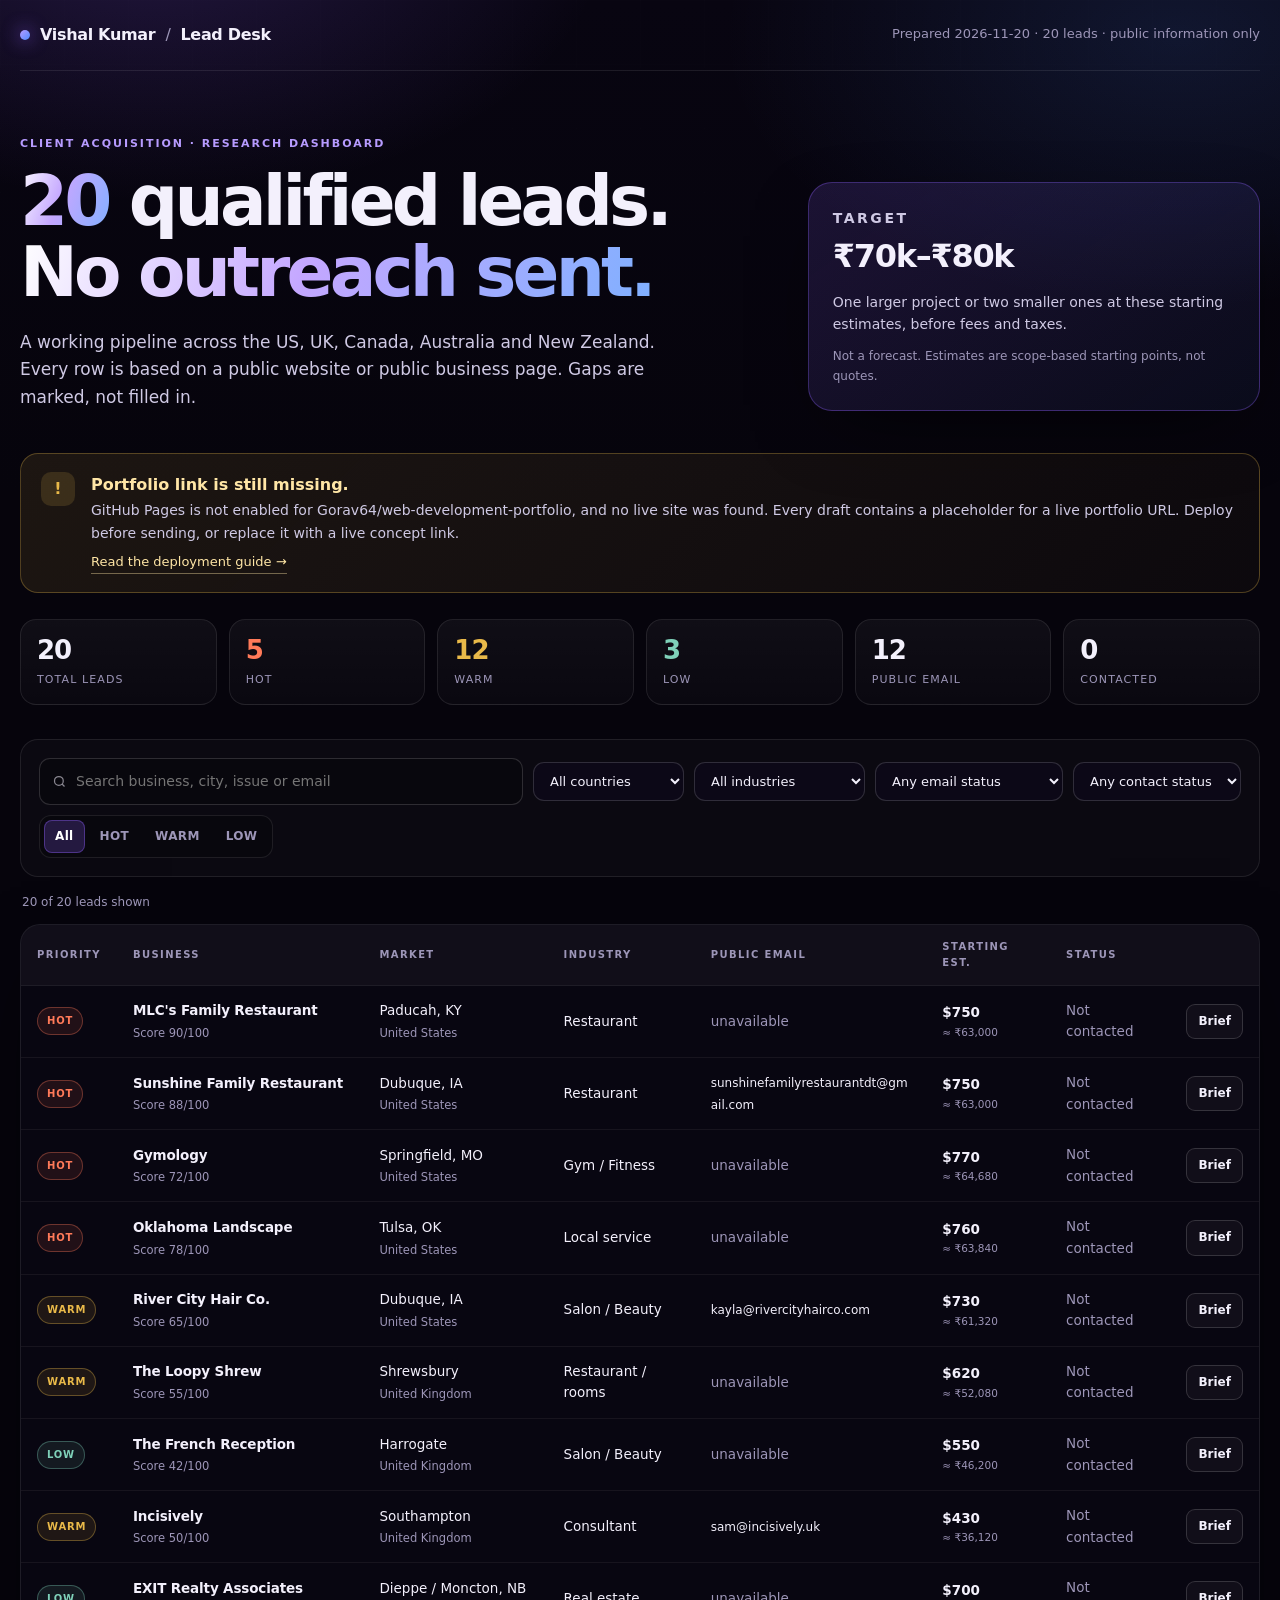
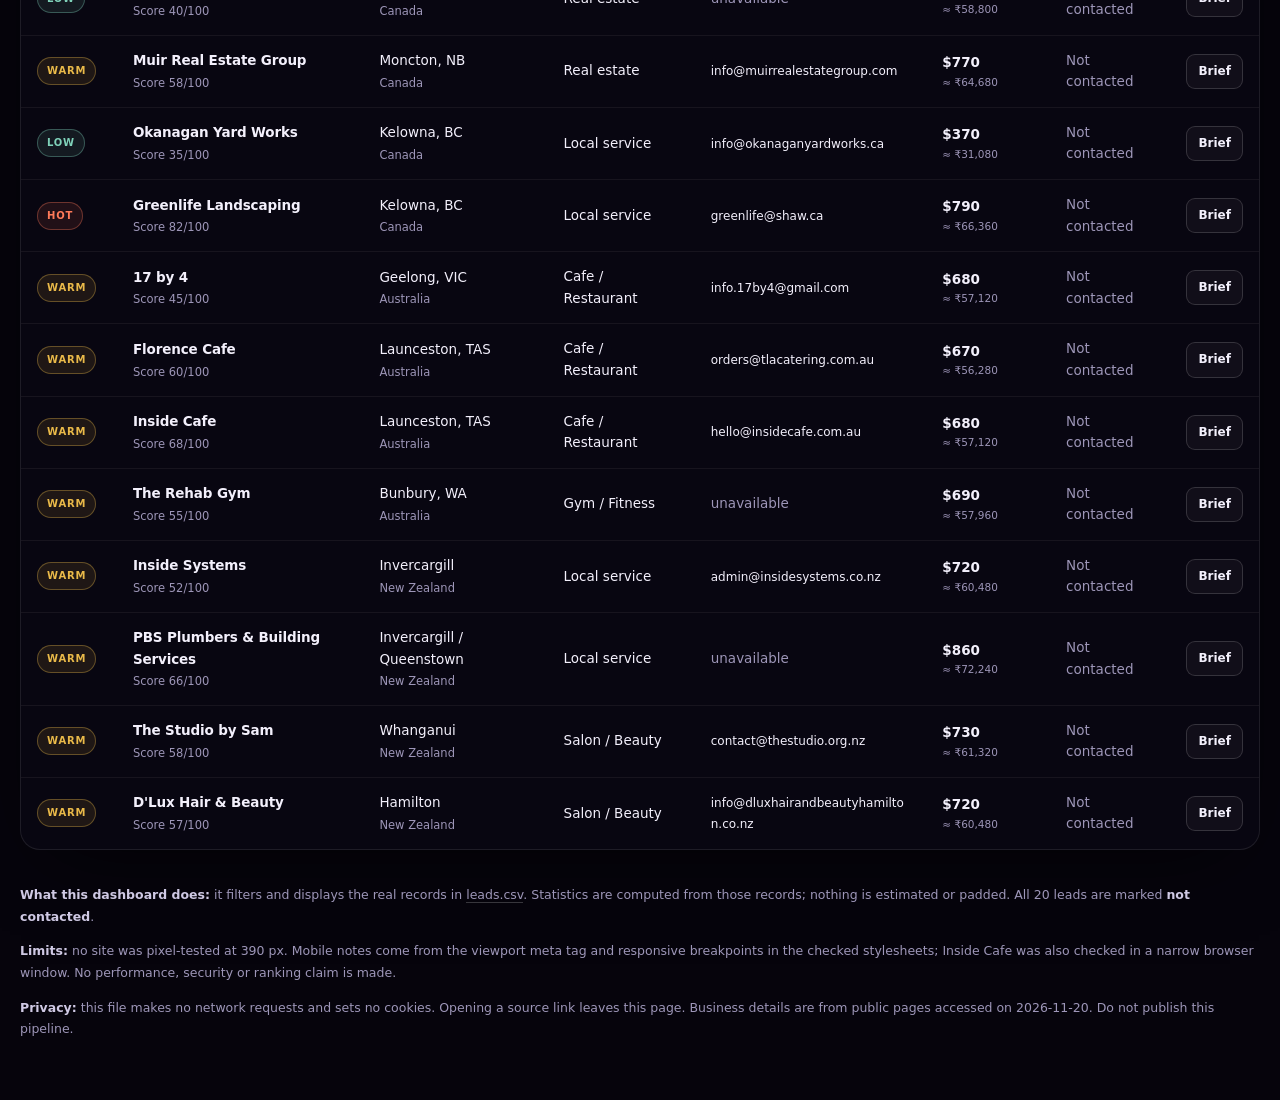
==== leads/dashboard.html @ c8c9328b "Add researched lead database, dashboard and opportunity reports" ====
<!doctype html>
<html lang="en">
<head>
<meta charset="utf-8">
<meta name="viewport" content="width=device-width, initial-scale=1">
<title>Lead Desk — International Pipeline</title>
<style>
  :root{
    --bg:#06040c;--bg2:#0a0614;--panel:#0e0a1b;--panel2:#130d24;
    --line:rgba(255,255,255,.09);--line2:rgba(255,255,255,.15);
    --text:#f3f0fc;--soft:#cfc9e4;--muted:#9d96b8;
    --purple:#8b5cf6;--purple2:#b79bff;--blue:#4d8bff;
    --hot:#ff7a59;--warm:#e9b949;--low:#7fd1b9;
    --radius:18px;--shadow:0 24px 80px -30px rgba(0,0,0,.8);
  }
  *{box-sizing:border-box}
  html{scroll-behavior:smooth}
  body{margin:0;background:var(--bg);color:var(--text);font:16px/1.6 "Segoe UI",system-ui,-apple-system,sans-serif;-webkit-font-smoothing:antialiased;overflow-x:hidden}
  body::before{content:"";position:fixed;inset:0;z-index:-2;background:
    radial-gradient(700px 420px at 12% -8%,rgba(139,92,246,.20),transparent 65%),
    radial-gradient(700px 420px at 92% 4%,rgba(77,139,255,.13),transparent 65%),
    linear-gradient(180deg,#080511,#06040c 55%)}
  body::after{content:"";position:fixed;inset:0;z-index:-1;pointer-events:none;opacity:.35;
    background-image:linear-gradient(rgba(255,255,255,.025) 1px,transparent 1px),linear-gradient(90deg,rgba(255,255,255,.025) 1px,transparent 1px);
    background-size:64px 64px;mask-image:linear-gradient(180deg,#000,transparent 90%)}
  a{color:inherit;text-decoration:none}
  button,input,select{font:inherit;color:inherit}
  button{cursor:pointer}
  .wrap{width:min(1240px,calc(100% - 40px));margin:0 auto}
  .top{display:flex;align-items:center;justify-content:space-between;gap:16px;padding:22px 0;border-bottom:1px solid var(--line)}
  .brand{display:flex;align-items:center;gap:10px;font-weight:700;letter-spacing:-.02em}
  .brand .dot{width:10px;height:10px;border-radius:50%;background:linear-gradient(135deg,var(--purple2),var(--blue));box-shadow:0 0 18px rgba(139,92,246,.9)}
  .brand .sep{color:var(--muted);font-weight:400}
  .meta{color:var(--muted);font-size:13px;text-align:right}
  .hero{display:grid;grid-template-columns:1.5fr .9fr;gap:34px;align-items:end;padding:64px 0 42px}
  .eyebrow{font-size:11px;letter-spacing:.18em;text-transform:uppercase;color:var(--purple2);font-weight:700;margin:0 0 14px}
  h1{font-size:clamp(38px,5.4vw,72px);line-height:1.02;letter-spacing:-.055em;margin:0;font-weight:800;text-wrap:balance}
  h1 span{background:linear-gradient(110deg,#fff 0%,#c4a7ff 45%,#7fb0ff 100%);-webkit-background-clip:text;background-clip:text;color:transparent}
  .lede{color:var(--soft);max-width:680px;margin:22px 0 0;font-size:17px}
  .goal{border:1px solid rgba(139,92,246,.35);background:linear-gradient(145deg,rgba(139,92,246,.16),rgba(77,139,255,.06));border-radius:24px;padding:24px;box-shadow:var(--shadow)}
  .goal-num{font-size:32px;font-weight:800;letter-spacing:-.04em;margin:2px 0 8px}
  .goal p{color:var(--soft);font-size:14px;margin:0}
  .goal .tiny{color:var(--muted);font-size:12px;margin-top:12px}
  .readiness{display:flex;gap:16px;align-items:flex-start;border:1px solid rgba(233,185,73,.3);background:linear-gradient(135deg,rgba(233,185,73,.10),rgba(233,185,73,.03));border-radius:18px;padding:18px 20px;margin-bottom:26px}
  .readiness .bang{flex:0 0 34px;width:34px;height:34px;border-radius:10px;background:rgba(233,185,73,.15);color:var(--warm);display:grid;place-items:center;font-weight:800}
  .readiness strong{color:#ffe6a6}
  .readiness p{margin:2px 0 0;color:var(--soft);font-size:14px}
  .readiness a{display:inline-block;margin-top:8px;color:#ffe6a6;font-size:13px;border-bottom:1px solid rgba(255,230,166,.4)}
  .stats{display:grid;grid-template-columns:repeat(6,1fr);gap:12px;margin:0 0 34px}
  .stat{border:1px solid var(--line);background:linear-gradient(180deg,rgba(255,255,255,.045),rgba(255,255,255,.018));border-radius:16px;padding:16px}
  .stat .n{font-size:26px;font-weight:800;letter-spacing:-.04em;line-height:1.1}
  .stat .l{color:var(--muted);font-size:11px;letter-spacing:.1em;text-transform:uppercase;margin-top:6px}
  .stat.hot .n{color:var(--hot)}.stat.warm .n{color:var(--warm)}.stat.cool .n{color:var(--low)}
  .controls{display:flex;flex-wrap:wrap;gap:10px;align-items:center;padding:18px;border:1px solid var(--line);border-radius:18px;background:rgba(255,255,255,.025);margin-bottom:16px}
  .search{flex:1 1 260px;display:flex;align-items:center;gap:9px;border:1px solid var(--line2);border-radius:11px;padding:0 12px;background:rgba(0,0,0,.18)}
  .search svg{opacity:.55;flex:0 0 auto}
  .search input{width:100%;border:0;outline:0;background:transparent;padding:11px 0;font-size:14px}
  select{border:1px solid var(--line2);border-radius:11px;background:#0c0817;padding:10px 12px;font-size:13px;outline:0}
  .seg{display:flex;gap:4px;padding:4px;border:1px solid var(--line);border-radius:12px;background:rgba(0,0,0,.18)}
  .seg button{border:0;background:transparent;color:var(--muted);padding:7px 11px;border-radius:8px;font-size:12px;font-weight:700;letter-spacing:.03em}
  .seg button.on{background:rgba(139,92,246,.22);color:#fff;box-shadow:inset 0 0 0 1px rgba(139,92,246,.4)}
  .count{margin:10px 2px 12px;color:var(--muted);font-size:12px}
  .tablewrap{border:1px solid var(--line);border-radius:20px;overflow-x:auto;overflow-y:hidden;background:rgba(10,7,19,.75);box-shadow:var(--shadow);-webkit-overflow-scrolling:touch}
  .tablehint{display:none;color:var(--muted);font-size:11px;margin:0 2px 8px}
  table{width:100%;border-collapse:collapse;min-width:960px}
  th{font-size:10px;letter-spacing:.14em;text-transform:uppercase;color:var(--muted);text-align:left;padding:14px 16px;background:rgba(255,255,255,.035);border-bottom:1px solid var(--line)}
  td{padding:14px 16px;border-bottom:1px solid rgba(255,255,255,.06);vertical-align:middle;font-size:13.5px}
  tr:last-child td{border-bottom:0}
  tbody tr{transition:background .15s}
  tbody tr:hover{background:rgba(139,92,246,.06)}
  .biz{font-weight:700;letter-spacing:-.01em}
  .sub{color:var(--muted);font-size:11.5px;margin-top:2px}
  .badge{display:inline-flex;align-items:center;gap:6px;font-size:10px;font-weight:800;letter-spacing:.08em;padding:5px 9px;border-radius:999px;border:1px solid}
  .badge.HOT{color:var(--hot);border-color:rgba(255,122,89,.35);background:rgba(255,122,89,.10)}
  .badge.WARM{color:var(--warm);border-color:rgba(233,185,73,.35);background:rgba(233,185,73,.10)}
  .badge.LOW{color:var(--low);border-color:rgba(127,209,185,.35);background:rgba(127,209,185,.10)}
  .muted{color:var(--muted)}
  .mail{font-size:12px;word-break:break-word}
  .est{font-variant-numeric:tabular-nums;font-weight:700}
  .est small{display:block;color:var(--muted);font-weight:400;font-size:10.5px}
  .open{border:1px solid var(--line2);background:rgba(255,255,255,.04);border-radius:9px;padding:7px 11px;font-size:12px;font-weight:700}
  .open:hover{background:rgba(139,92,246,.18);border-color:rgba(139,92,246,.5)}
  .empty{padding:50px 20px;text-align:center;color:var(--muted)}
  .foot{margin:34px 0 60px;color:var(--muted);font-size:12.5px;line-height:1.75}
  .foot strong{color:var(--soft)}
  .foot a{border-bottom:1px solid rgba(255,255,255,.2)}
  .overlay{position:fixed;inset:0;background:rgba(3,2,8,.72);backdrop-filter:blur(4px);z-index:40}
  .drawer{position:fixed;top:0;right:0;bottom:0;width:min(620px,100%);background:#0b0716;border-left:1px solid var(--line2);z-index:50;overflow-y:auto;padding:28px 30px 48px;box-shadow:-30px 0 90px rgba(0,0,0,.6);transform:translateX(0);animation:slide .22s ease}
  @keyframes slide{from{transform:translateX(30px);opacity:.4}to{transform:translateX(0);opacity:1}}
  .drawer .close{position:sticky;top:0;float:right;border:1px solid var(--line2);background:#0b0716;border-radius:10px;width:34px;height:34px;font-size:18px;line-height:1;z-index:2}
  .drawer h2{font-size:30px;letter-spacing:-.04em;line-height:1.1;margin:8px 0 6px;max-width:480px}
  .drawer h3{font-size:12px;letter-spacing:.14em;text-transform:uppercase;color:var(--purple2);margin:26px 0 9px}
  .drawer p{margin:0 0 11px;color:var(--soft);font-size:14px}
  .drawer ul{margin:0;padding-left:18px;color:var(--soft);font-size:13.5px}
  .drawer li{margin-bottom:7px}
  .kv{display:grid;grid-template-columns:1fr 1fr;gap:10px;margin:18px 0 6px}
  .kv div{border:1px solid var(--line);border-radius:12px;padding:11px 13px;background:rgba(255,255,255,.025)}
  .kv .k{font-size:10px;letter-spacing:.12em;text-transform:uppercase;color:var(--muted)}
  .kv .v{font-size:13px;margin-top:3px;word-break:break-word}
  .box{border:1px solid var(--line);border-radius:14px;padding:14px;background:rgba(255,255,255,.025);margin:10px 0}
  .box.draft{background:rgba(139,92,246,.06);border-color:rgba(139,92,246,.25)}
  .box pre{white-space:pre-wrap;font:12.5px/1.6 "Cascadia Code",Consolas,monospace;color:#ded9f2;margin:0}
  .actions{display:flex;flex-wrap:wrap;gap:8px;margin-top:12px}
  .btn{border:1px solid var(--line2);background:rgba(255,255,255,.05);border-radius:10px;padding:9px 12px;font-size:12px;font-weight:700}
  .btn.primary{background:linear-gradient(110deg,#8b5cf6,#4d8bff);border-color:transparent;color:#fff}
  .btn:hover{filter:brightness(1.12)}
  .note{color:var(--muted);font-size:11.5px;margin-top:10px}
  .toast{position:fixed;left:50%;bottom:26px;transform:translateX(-50%);background:#f3f0fc;color:#100a1d;padding:10px 16px;border-radius:999px;font-size:12px;font-weight:700;z-index:60;opacity:0;pointer-events:none;transition:opacity .2s}
  .toast.show{opacity:1}
  @media (max-width:1000px){.stats{grid-template-columns:repeat(3,1fr)}.hero{grid-template-columns:1fr}.goal{max-width:520px}}
  @media (max-width:700px){.wrap{width:calc(100% - 28px)}.top{display:block}.meta{text-align:left;margin-top:6px}.hero{padding:44px 0 30px}.stats{grid-template-columns:repeat(2,1fr)}.controls{padding:14px}.seg{width:100%;overflow-x:auto}.drawer{padding:22px 18px 40px}.kv{grid-template-columns:1fr}.tablehint{display:block}}
  @media (prefers-reduced-motion:reduce){*{animation:none!important;transition:none!important;scroll-behavior:auto!important}}
</style>
</head>
<body>
<header class="top wrap">
  <a class="brand" href="../index.html"><span class="dot"></span>Vishal Kumar <span class="sep">/</span> Lead Desk</a>
  <div class="meta">Prepared <span id="genDate"></span> · <span id="totalTop"></span> leads · public information only</div>
</header>

<main class="wrap">
  <section class="hero">
    <div>
      <p class="eyebrow">Client acquisition · research dashboard</p>
      <h1><span id="totalHero">20</span> qualified leads.<br><span>No outreach sent.</span></h1>
      <p class="lede">A working pipeline across the US, UK, Canada, Australia and New Zealand. Every row is based on a public website or public business page. Gaps are marked, not filled in.</p>
    </div>
    <aside class="goal">
      <p class="eyebrow">Target</p>
      <div class="goal-num">₹70k–₹80k</div>
      <p>One larger project or two smaller ones at these starting estimates, before fees and taxes.</p>
      <p class="tiny">Not a forecast. Estimates are scope-based starting points, not quotes.</p>
    </aside>
  </section>

  <section class="readiness" aria-label="Readiness warning">
    <div class="bang">!</div>
    <div>
      <strong>Portfolio link is still missing.</strong>
      <p>GitHub Pages is not enabled for Gorav64/web-development-portfolio, and no live site was found. Every draft contains a placeholder for a live portfolio URL. Deploy before sending, or replace it with a live concept link.</p>
      <a href="../docs/deployment.md">Read the deployment guide →</a>
    </div>
  </section>

  <section class="stats" aria-label="Pipeline statistics">
    <div class="stat"><div class="n" id="statTotal">20</div><div class="l">Total leads</div></div>
    <div class="stat hot"><div class="n" id="statHot">0</div><div class="l">Hot</div></div>
    <div class="stat warm"><div class="n" id="statWarm">0</div><div class="l">Warm</div></div>
    <div class="stat cool"><div class="n" id="statLow">0</div><div class="l">Low</div></div>
    <div class="stat"><div class="n" id="statEmail">0</div><div class="l">Public email</div></div>
    <div class="stat"><div class="n" id="statContacted">0</div><div class="l">Contacted</div></div>
  </section>

  <section class="controls" aria-label="Filters">
    <label class="search">
      <svg width="15" height="15" viewBox="0 0 24 24" fill="none" stroke="currentColor" stroke-width="2"><circle cx="11" cy="11" r="7"></circle><path d="m20 20-4-4"></path></svg>
      <input id="q" type="search" placeholder="Search business, city, issue or email" autocomplete="off">
    </label>
    <select id="country" aria-label="Filter by country"><option value="">All countries</option></select>
    <select id="category" aria-label="Filter by industry"><option value="">All industries</option></select>
    <select id="emailFilter" aria-label="Filter by email availability">
      <option value="">Any email status</option>
      <option value="yes">Public email available</option>
      <option value="no">Email unavailable</option>
    </select>
    <select id="statusFilter" aria-label="Filter by contact status"><option value="">Any contact status</option></select>
    <div class="seg" role="group" aria-label="Filter by priority">
      <button data-p="" class="on">All</button>
      <button data-p="HOT">HOT</button>
      <button data-p="WARM">WARM</button>
      <button data-p="LOW">LOW</button>
    </div>
  </section>

  <div class="count" id="count" aria-live="polite"></div>
  <p class="tablehint">Swipe the table sideways on a phone to see email, estimate and the Brief button.</p>

  <section class="tablewrap" aria-label="Lead table">
    <table>
      <thead>
        <tr><th>Priority</th><th>Business</th><th>Market</th><th>Industry</th><th>Public email</th><th>Starting est.</th><th>Status</th><th></th></tr>
      </thead>
      <tbody id="rows"></tbody>
    </table>
    <div class="empty" id="empty" hidden>No leads match those filters.</div>
  </section>

  <footer class="foot">
    <p><strong>What this dashboard does:</strong> it filters and displays the real records in <a href="leads.csv">leads.csv</a>. Statistics are computed from those records; nothing is estimated or padded. All 20 leads are marked <strong>not contacted</strong>.</p>
    <p><strong>Limits:</strong> no site was pixel-tested at 390 px. Mobile notes come from the viewport meta tag and responsive breakpoints in the checked stylesheets; Inside Cafe was also checked in a narrow browser window. No performance, security or ranking claim is made.</p>
    <p><strong>Privacy:</strong> this file makes no network requests and sets no cookies. Opening a source link leaves this page. Business details are from public pages accessed on <span id="genDate2"></span>. Do not publish this pipeline.</p>
  </footer>
</main>

<div class="overlay" id="overlay" hidden></div>
<aside class="drawer" id="drawer" role="dialog" aria-modal="true" aria-labelledby="drawerTitle" hidden>
  <button class="close" id="close" aria-label="Close brief">×</button>
  <div id="drawerBody"></div>
</aside>
<div class="toast" id="toast" role="status" aria-live="polite"></div>

<script>
const DATA = {"generated": "2026-11-20", "total": 20, "goal_low": 70000, "goal_high": 80000, "rate_inr": 84, "leads": [{"slug": "mlcs-family-restaurant", "name": "MLC's Family Restaurant", "country": "United States", "city": "Paducah, KY", "category": "Restaurant", "website": "", "email": "unavailable", "phone": "+1 270 415 5527", "contact_person": "", "priority": "HOT", "score": 90, "status": "not_contacted", "project_type": "Restaurant website", "estimate_usd": 750, "source_url": "https://www.facebook.com/p/MLCs-Family-Restaurant-100056595626511/", "source_label": "Public Facebook business page", "verified": "2026-11-20", "site_quality": "No official website found", "mobile_experience": "No website to test; Facebook page is the public presence.", "issues": ["No official website was found; the business operates from a public Facebook page.", "Menu, hours and location are spread across Facebook posts and directory listings rather than one owned page.", "No public business email was found; the Facebook page lists a phone number."], "solution": "A four-page restaurant website: home, menu, about and contact, with hours, map, click-to-call, daily specials and a catering or private-event enquiry form.", "opportunity": "Own the search result for the restaurant's name and give customers one stable place to check the menu, hours and directions before visiting.", "evidence": ["Public Facebook page lists the restaurant as an American Restaurant in Paducah with phone (270) 415-5527.", "Search results returned Facebook and directory pages, but no official website.", "No public email address was found on the pages checked."], "notes": "Phone from the public Facebook page. Email marked unavailable because none was found. No contact has been made.", "inr": 63000, "draft_subject": "A website idea for MLC's", "draft_body": "Hello MLC's team,\n\nI came across MLC's Family Restaurant while looking at restaurant businesses in Paducah, KY. Your Facebook page is active and lists your phone, but I could not find an official website with your menu, hours and location in one place.\n\nWhen someone searches before visiting, they may have to scroll through posts or a directory just to confirm the basics.\n\nI build simple, mobile-friendly restaurant sites. I can put together a one-page homepage concept with your menu, hours and directions, with no obligation.\n\nWould that be worth a look? If it is not relevant, just reply 'no' and I will not follow up.\n\nBest regards,\nVishal Kumar\nIndependent Web Developer\nfirwall63@gmail.com\n[live portfolio URL — add before sending]"}, {"slug": "sunshine-family-restaurant", "name": "Sunshine Family Restaurant", "country": "United States", "city": "Dubuque, IA", "category": "Restaurant", "website": "", "email": "sunshinefamilyrestaurantdt@gmail.com", "phone": "", "contact_person": "", "priority": "HOT", "score": 88, "status": "not_contacted", "project_type": "Restaurant website", "estimate_usd": 750, "source_url": "https://www.facebook.com/p/Sunshine-Family-Restaurant-Downtown-61550603450858/", "source_label": "Public Facebook business page", "verified": "2026-11-20", "site_quality": "No official website found", "mobile_experience": "No website to test; Facebook page is the public presence.", "issues": ["No official website was found; the Downtown location uses a public Facebook page.", "The public email and address appear on Facebook rather than an owned website.", "There is no single page for the menu, hours, directions and catering enquiries."], "solution": "A restaurant website with menu, hours, location, photo gallery and a catering or group-booking enquiry form, linked from the Facebook page.", "opportunity": "Give the Downtown location a stable, searchable home that answers the questions customers ask before they visit.", "evidence": ["Public Facebook page lists the Downtown address as 401 Central Ave, Dubuque, IA 52001.", "The page's public contact information includes sunshinefamilyrestaurantdt@gmail.com.", "A separate Facebook page exists for the West location; no official website was found for either."], "notes": "Email comes from the public Downtown Facebook page; confirm it is the right location before sending. No contact has been made.", "inr": 63000, "draft_subject": "A website idea for Sunshine Downtown", "draft_body": "Hello Sunshine team,\n\nI came across Sunshine Family Restaurant while looking at restaurant businesses in Dubuque, IA. I found your Downtown Facebook page and public email, but no official website where someone can check the menu, hours and location together.\n\nCustomers who find you through search may land on a social page or directory instead of a page you control.\n\nI build clean, mobile-friendly restaurant sites. I can prepare a short homepage concept for the Downtown location, with no obligation.\n\nWould that be worth a look? If it is not relevant, just reply 'no' and I will not follow up.\n\nBest regards,\nVishal Kumar\nIndependent Web Developer\nfirwall63@gmail.com\n[live portfolio URL — add before sending]"}, {"slug": "gymology", "name": "Gymology", "country": "United States", "city": "Springfield, MO", "category": "Gym / Fitness", "website": "https://gymology247.com/", "email": "unavailable", "phone": "+1 417 812 6611", "contact_person": "", "priority": "HOT", "score": 72, "status": "not_contacted", "project_type": "Gym / fitness website", "estimate_usd": 770, "source_url": "https://gymology247.com/", "source_label": "Public website (homepage and contact page)", "verified": "2026-11-20", "site_quality": "Functional page-builder site with a visible platform placeholder", "mobile_experience": "Viewport meta present. No responsive breakpoints were found in the linked stylesheet checked; not visually tested at 390 px.", "issues": ["The public homepage displays 'Signed in as: filler@godaddy.com' in the header and mobile menu, exposing a platform placeholder account to visitors.", "Membership rates for two locations are spread across long sections, making comparison harder than it needs to be.", "No public business email was found; the site uses a contact page and phone number."], "solution": "Rebuild as a fast, mobile-first gym site with a two-location comparison, clear rates, day-pass and tour request forms, class information and local SEO.", "opportunity": "Remove a visible placeholder that undermines trust, and turn the site into a clear path from 'two gyms' to 'book a tour or buy a pass'.", "evidence": ["Homepage text includes 'Signed in as: filler@godaddy.com' in the account area.", "Navigation lists HOME, ABOUT US, MEMBERSHIPS, DAY PASS / GYM TOUR, CONTACT US and CANCEL INFO.", "Page displays phone 1 (417) 812-6611 and membership sections for Rockhurst and N Glenstone.", "No usable public business email was found; filler@godaddy.com is a platform placeholder and must not be used."], "notes": "Do not use filler@godaddy.com or any address found in theme/font files. No contact has been made.", "inr": 64680, "draft_subject": "A quick note about Gymology's website", "draft_body": "Hello Gymology team,\n\nI came across Gymology while looking at gym / fitness businesses in Springfield, MO. I had a look at gymology247.com and noticed the header shows 'Signed in as: filler@godaddy.com' to visitors.\n\nThat placeholder can make a first-time visitor question whether the site is maintained, right before they check membership options.\n\nI build clean gym sites with clear rates and a simple day-pass or tour form. I can send a short list of specific fixes, with no obligation.\n\nWould that be worth a look? If it is not relevant, just reply 'no' and I will not follow up.\n\nBest regards,\nVishal Kumar\nIndependent Web Developer\nfirwall63@gmail.com\n[live portfolio URL — add before sending]"}, {"slug": "oklahoma-landscape", "name": "Oklahoma Landscape", "country": "United States", "city": "Tulsa, OK", "category": "Local service", "website": "https://oklahomalandscape.com/", "email": "unavailable", "phone": "+1 918 299 5296", "contact_person": "", "priority": "HOT", "score": 78, "status": "not_contacted", "project_type": "Website redesign", "estimate_usd": 760, "source_url": "https://oklahomalandscape.com/", "source_label": "Public website (homepage HTML and visible content)", "verified": "2026-11-20", "site_quality": "Dated 2015-era build still serving 2015 default imagery", "mobile_experience": "Viewport meta present and responsive breakpoints appear in the inline CSS; not visually tested at 390 px.", "issues": ["The homepage still serves a 2015-era theme and default imagery: the slider image and logo are under /wp-content/uploads/2015/05/ and /2015/06/.", "Primary navigation is a deep dropdown with dozens of links, splitting core services across several levels.", "The only enquiry route on the homepage is a sidebar 'Quick Quote' form; no public email is listed.", "The footer says copyright 2026, but the visual build and image assets date to 2015."], "solution": "Redesign with a project gallery, clear service pages for design, irrigation, drainage, lighting and maintenance, a short quote form, service-area pages and mobile-first navigation.", "opportunity": "The business already ranks and has strong service content; a modern front end would make that expertise easier to see and easier to enquire about.", "evidence": ["Homepage image sources include /wp-content/uploads/2015/05/default-sliderImage.jpg and /2015/06/oklahoma-landscape-logo.jpg.", "Visible services: Landscape Design, Irrigation Services, Pools & Patios, Drainage & Waterproofing, Outdoor Environments, Landscape Lighting.", "Quick Quote form fields: name, phone, address, email, message.", "Footer: 'Copyright © 2026 Oklahoma Landscape' and 'Developed by Aqua Vita Creative'."], "notes": "No public email found. Phone and address are from the public site. No contact has been made.", "inr": 63840, "draft_subject": "A quick note about Oklahoma Landscape's website", "draft_body": "Hello Oklahoma Landscape team,\n\nI came across Oklahoma Landscape while looking at local service businesses in Tulsa, OK. I had a look at oklahomalandscape.com and noticed the homepage still uses the 2015 slider and service imagery, with core services split across a very deep dropdown.\n\nThe work in the gallery is stronger than the page that presents it, which can make it harder for a homeowner to compare services and ask for a quote.\n\nI can send a short, no-obligation list of fixes focused on the homepage, service pages and quote form, without changing the brand.\n\nWould that be worth a look? If it is not relevant, just reply 'no' and I will not follow up.\n\nBest regards,\nVishal Kumar\nIndependent Web Developer\nfirwall63@gmail.com\n[live portfolio URL — add before sending]"}, {"slug": "river-city-hair-co", "name": "River City Hair Co.", "country": "United States", "city": "Dubuque, IA", "category": "Salon / Beauty", "website": "https://www.rivercityhairco.com/", "email": "kayla@rivercityhairco.com", "phone": "+1 563 216 8007", "contact_person": "", "priority": "WARM", "score": 65, "status": "not_contacted", "project_type": "Business website", "estimate_usd": 730, "source_url": "https://www.rivercityhairco.com/", "source_label": "Public website (homepage and contact form)", "verified": "2026-11-20", "site_quality": "Thin Wix one-page site", "mobile_experience": "Viewport meta present. No responsive breakpoints were found in the checked stylesheet; Wix may still adapt. Not visually tested at 390 px.", "issues": ["The homepage is a 167-word Wix page with no service menu, pricing or salon policies.", "No conventional navigation links were present in the page source; visitors rely on the template's menu control.", "One asset loads over http:// rather than https://.", "Public contact details are individual stylist emails rather than a general salon inbox."], "solution": "A compact salon site with a service menu, stylist profiles, booking link, policies, a general enquiry form and a single public contact address.", "opportunity": "The salon already has booking and a real client base; a clearer service and policy page would reduce repeated questions and make the business easier to choose.", "evidence": ["Homepage text is approximately 167 words and lists stylists with individual emails and phone numbers.", "Footer shows phone 563-216-8007 and kayla@rivercityhairco.com.", "A contact form with First Name, Last Name, Email and Message fields is present.", "One asset is referenced over http://."], "notes": "kayla@rivercityhairco.com is a public stylist address, not a confirmed general inbox. Verify before sending. No contact has been made.", "inr": 61320, "draft_subject": "A website idea for River City Hair", "draft_body": "Hello River City Hair team,\n\nI came across River City Hair Co. while looking at salon / beauty businesses in Dubuque, IA. I had a look at rivercityhairco.com and noticed the homepage is quite short, with stylist emails but no service menu or policies in one place.\n\nNew clients may have to message or call just to understand what you offer and how booking works.\n\nI build small salon sites with services, stylist profiles and a booking link. I can send a short outline of what I would change, with no obligation.\n\nWould that be worth a look? If it is not relevant, just reply 'no' and I will not follow up.\n\nBest regards,\nVishal Kumar\nIndependent Web Developer\nfirwall63@gmail.com\n[live portfolio URL — add before sending]"}, {"slug": "the-loopy-shrew", "name": "The Loopy Shrew", "country": "United Kingdom", "city": "Shrewsbury", "category": "Restaurant / rooms", "website": "https://www.loopyshrew.com/", "email": "unavailable", "phone": "", "contact_person": "", "priority": "WARM", "score": 55, "status": "not_contacted", "project_type": "Website redesign", "estimate_usd": 620, "source_url": "https://www.loopyshrew.com/", "source_label": "Public website (homepage)", "verified": "2026-11-20", "site_quality": "Content-rich WordPress site with maintenance gaps", "mobile_experience": "Viewport meta present. No responsive breakpoints were found in the checked stylesheet; not visually tested at 390 px.", "issues": ["The footer still says '© 2021 The Loopy Shrew. All rights reserved'.", "11 of 13 homepage images have no alt text.", "No public business email was found; contact is through a form/page.", "The homepage carries restaurant, rooms, events and gift-voucher content in one long flow."], "solution": "A focused refresh with clearer paths for eat, stay and events, accessible image alt text, a current footer and a single enquiries route.", "opportunity": "The venue already has strong content and booking; a refresh would make the three revenue streams easier to choose without a full rebrand.", "evidence": ["Visible footer: '© 2021 The Loopy Shrew. All rights reserved | Website by Gravity Creative'.", "Homepage has 13 images, 11 without alt text.", "Navigation includes Book, Gift Vouchers, Rooms, Events, Menus and Contact.", "No public email address was found on the homepage."], "notes": "No public email found. No contact has been made.", "inr": 52080, "draft_subject": "A quick note about The Loopy Shrew's website", "draft_body": "Hello Loopy Shrew team,\n\nI came across The Loopy Shrew while looking at restaurant / rooms businesses in Shrewsbury. I had a look at loopyshrew.com and noticed the footer still says 2021, while many of the homepage images have no alt text.\n\nSmall maintenance signals like that can make a well-run venue look less current, and missing alt text makes the site harder to use with a screen reader.\n\nI can send a short, no-obligation list of fixes covering the footer, accessibility and the paths to eat, stay and events.\n\nWould that be worth a look? If it is not relevant, just reply 'no' and I will not follow up.\n\nBest regards,\nVishal Kumar\nIndependent Web Developer\nfirwall63@gmail.com\n[live portfolio URL — add before sending]"}, {"slug": "the-french-reception", "name": "The French Reception", "country": "United Kingdom", "city": "Harrogate", "category": "Salon / Beauty", "website": "https://thefrenchreception.com/", "email": "unavailable", "phone": "", "contact_person": "", "priority": "LOW", "score": 42, "status": "not_contacted", "project_type": "Website redesign", "estimate_usd": 550, "source_url": "https://thefrenchreception.com/", "source_label": "Public website (homepage and contact page)", "verified": "2026-11-20", "site_quality": "Polished WordPress site with a light contact path", "mobile_experience": "Viewport meta and responsive breakpoints present; not visually tested at 390 px.", "issues": ["No on-site contact form was found; the contact page and a 'Book Now' link are the main routes.", "No public business email was found.", "The homepage summarises services and testimonials but offers limited detail on treatments or aftercare."], "solution": "Add service pages for cut, colour and treatments, a simple enquiry form, and a clearer booking path while keeping the existing brand.", "opportunity": "The salon already has a polished identity and booking; the gap is a little more depth for first-time clients who want to compare services.", "evidence": ["Homepage sections include Services, Colour, Team, Contact and Book Now.", "The site has responsive breakpoints in its stylesheet.", "No contact form or public email was found on the homepage."], "notes": "Low priority because the existing site is polished and functional. No public email found. No contact has been made.", "inr": 46200, "draft_subject": "A small idea for The French Reception", "draft_body": "Hello French Reception team,\n\nI came across The French Reception while looking at salon / beauty businesses in Harrogate. I had a look at thefrenchreception.com and noticed the site looks polished, but there is no on-site enquiry form and no public email listed.\n\nA first-time client who is not ready to book may have no easy way to ask a question.\n\nI can send a short outline for service pages and a simple enquiry form that fit the existing brand, with no obligation.\n\nWould that be worth a look? If it is not relevant, just reply 'no' and I will not follow up.\n\nBest regards,\nVishal Kumar\nIndependent Web Developer\nfirwall63@gmail.com\n[live portfolio URL — add before sending]"}, {"slug": "incisively", "name": "Incisively", "country": "United Kingdom", "city": "Southampton", "category": "Consultant", "website": "https://incisively.uk/", "email": "sam@incisively.uk", "phone": "", "contact_person": "Samantha Price", "priority": "WARM", "score": 50, "status": "not_contacted", "project_type": "Landing page + copy polish", "estimate_usd": 430, "source_url": "https://incisively.uk/", "source_label": "Public website (homepage and contact form)", "verified": "2026-11-20", "site_quality": "Modern Elementor site with a very long single page", "mobile_experience": "Viewport meta and responsive breakpoints present; not visually tested at 390 px.", "issues": ["The full offer sits on one very long, text-heavy page; services, proof and pricing are buried in prose.", "Pricing ranges from £115 to £5,000 are presented in paragraphs rather than a scannable table.", "There is no case-study section; one testimonial is quoted inline.", "An image URL in the page schema still uses http:// rather than https://."], "solution": "Restructure the page into scannable service packages, a pricing table, proof/case-study slots and a short enquiry form, keeping the existing brand and copy voice.", "opportunity": "The consultant has a clear, differentiated offer and public pricing; better structure would help a busy owner understand the packages in under a minute.", "evidence": ["Visible pricing: £115 health check, £1,850 typical project, from £650, up to £5,000.", "Public email: sam@incisively.uk. Contact form fields include name, company, email, telephone and message.", "Homepage is one long page with sections such as 'Why choose business consultancy' and 'What do I charge?'.", "Schema image URL begins http://incisively.uk/wp-content/uploads/2022/11/Banner1a.jpg."], "notes": "Samantha Price is named publicly on the site. Email and pricing are from the public page. No contact has been made.", "inr": 36120, "draft_subject": "A small idea for Incisively's homepage", "draft_body": "Hello Samantha,\n\nI came across Incisively while looking at consultant businesses in Southampton. I read through incisively.uk and noticed the offer, proof and pricing are all inside one very long page, so the packages are easy to miss.\n\nA busy business owner may leave before reaching the £115 health check or the typical project price.\n\nI can sketch a shorter, scannable structure with packages and a pricing table, keeping your voice. No obligation.\n\nWould that be worth a look? If it is not relevant, just reply 'no' and I will not follow up.\n\nBest regards,\nVishal Kumar\nIndependent Web Developer\nfirwall63@gmail.com\n[live portfolio URL — add before sending]"}, {"slug": "exit-realty-associates", "name": "EXIT Realty Associates", "country": "Canada", "city": "Dieppe / Moncton, NB", "category": "Real estate", "website": "https://www.exitmoncton.ca/", "email": "unavailable", "phone": "+1 506 382 3948", "contact_person": "", "priority": "LOW", "score": 40, "status": "not_contacted", "project_type": "Real estate website", "estimate_usd": 700, "source_url": "https://www.exitmoncton.ca/", "source_label": "Public website (homepage)", "verified": "2026-11-20", "site_quality": "Minimal franchise homepage", "mobile_experience": "Viewport meta present. No responsive breakpoints were found in the checked stylesheet; not visually tested at 390 px.", "issues": ["The homepage is approximately 241 words and has no H1 heading.", "No navigation element was present in the initial HTML; the page relies on script-driven menus.", "No public email was found; the site uses a contact form and phone number.", "Franchise branding and listing feeds may limit what a local office can change."], "solution": "A brokerage landing page with a home-valuation CTA, featured listings, agent directory and contact form; confirm franchise brand rules before proposing a rebuild.", "opportunity": "A clearer local landing page could support the office's own lead generation without competing with the franchise listing system.", "evidence": ["Homepage text is approximately 241 words.", "Site shows phone 506-382-3948 and sections for Featured Listings, What's My Home Worth?, Find your Dream Home and Our team.", "No H1 heading was detected in the homepage HTML.", "No public email address was found."], "notes": "Low priority because franchise rules may limit changes. No public email found. No contact has been made.", "inr": 58800, "draft_subject": "A local landing page idea for EXIT Moncton", "draft_body": "Hello EXIT Realty Associates team,\n\nI came across EXIT Realty Associates while looking at real estate businesses in Dieppe / Moncton, NB. I had a look at exitmoncton.ca and noticed the homepage is quite short, with the valuation and agent content below a script-driven menu.\n\nA seller who lands there may not immediately see why they should choose your office over another brokerage.\n\nI can outline a local landing page for valuations and seller enquiries that works alongside your franchise listing feed. No obligation.\n\nWould that be worth a look? If it is not relevant, just reply 'no' and I will not follow up.\n\nBest regards,\nVishal Kumar\nIndependent Web Developer\nfirwall63@gmail.com\n[live portfolio URL — add before sending]"}, {"slug": "muir-real-estate-group", "name": "Muir Real Estate Group", "country": "Canada", "city": "Moncton, NB", "category": "Real estate", "website": "https://muirrealestategroup.com/", "email": "info@muirrealestategroup.com", "phone": "+1 506 650 0968", "contact_person": "Dwayne Muir", "priority": "WARM", "score": 58, "status": "not_contacted", "project_type": "Real estate website", "estimate_usd": 770, "source_url": "https://muirrealestategroup.com/", "source_label": "Public website (homepage and contact sections)", "verified": "2026-11-20", "site_quality": "Functional GoDaddy site with accessibility and structure gaps", "mobile_experience": "Viewport meta present. No responsive breakpoints were found in the checked stylesheet; not visually tested at 390 px.", "issues": ["15 of 16 homepage images have no alt text.", "A table element is used in the page layout.", "The listing navigation is very long, with dozens of individual property links mixed into the main menu.", "The site uses a GoDaddy builder template; team, valuation and listing content compete on the homepage."], "solution": "A modern real estate site with listing search, team profiles, a valuation CTA, testimonials and accessible markup, keeping the existing content and brand.", "opportunity": "The team already has listings, reviews and a clear method; a cleaner structure would make the path from search to enquiry much shorter.", "evidence": ["Homepage has 16 images, 15 without alt text.", "Visible sections: The Muir Method, Google Reviews, Find Your Dream Home, Our Services, Contact Us.", "Public emails include info@muirrealestategroup.com, dwayne@muirrealestategroup.com and victoria@muirrealestategroup.com.", "Footer: 'Copyright © 2026 Muir Real Estate Group - All Rights Reserved.'"], "notes": "Dwayne Muir is named publicly as founder. Use info@ as the main inbox; ignore info@indiantypefoundry.com found in font CSS. No contact has been made.", "inr": 64680, "draft_subject": "A website idea for Muir Real Estate Group", "draft_body": "Hello Dwayne,\n\nI came across Muir Real Estate Group while looking at real estate businesses in Moncton, NB. I had a look at muirrealestategroup.com and noticed the homepage carries a long list of individual listing links, while most images have no alt text.\n\nBuyers can get lost in the listing menu before they reach your team, reviews or valuation offer.\n\nI can send a short outline for a cleaner listings, team and valuation structure that keeps your branding. No obligation.\n\nWould that be worth a look? If it is not relevant, just reply 'no' and I will not follow up.\n\nBest regards,\nVishal Kumar\nIndependent Web Developer\nfirwall63@gmail.com\n[live portfolio URL — add before sending]"}, {"slug": "okanagan-yard-works", "name": "Okanagan Yard Works", "country": "Canada", "city": "Kelowna, BC", "category": "Local service", "website": "https://okanaganyardworks.ca/", "email": "info@okanaganyardworks.ca", "phone": "+1 250 899 0981", "contact_person": "", "priority": "LOW", "score": 35, "status": "not_contacted", "project_type": "Landing page", "estimate_usd": 370, "source_url": "https://okanaganyardworks.ca/", "source_label": "Public website (homepage)", "verified": "2026-11-20", "site_quality": "Modern, content-heavy WordPress site", "mobile_experience": "Viewport meta present. No responsive breakpoints were found in the checked stylesheet; not visually tested at 390 px.", "issues": ["The homepage runs to about 2,074 words, with several seasonal promotions competing for attention.", "Navigation is broad: services, gallery, resources, blogs and contact, with the primary CTA reduced to a phone number in the top bar.", "No obvious technical defect was found; this is a conversion and structure opportunity, not a rebuild."], "solution": "Short service-specific landing pages and a single quote form, with a shorter homepage that routes visitors to the right service.", "opportunity": "The company already has strong content and photos; targeted landing pages could turn more of that traffic into quote requests.", "evidence": ["Homepage has approximately 2,074 words and 24 images.", "Visible sections include Consultation, Estimation, Installation, Maintenance and seasonal clean-up promos.", "Public email: info@okanaganyardworks.ca. Phone: (250) 899-0981.", "A contact form is present on the site."], "notes": "Low priority because the current site is modern and functional. No contact has been made.", "inr": 31080, "draft_subject": "A small idea for Okanagan Yard Works", "draft_body": "Hello Okanagan Yard Works team,\n\nI came across Okanagan Yard Works while looking at local service businesses in Kelowna, BC. I had a look at okanaganyardworks.ca and noticed the homepage is very comprehensive, with several seasonal offers competing for attention.\n\nA homeowner looking for one service may have to read a lot before finding the right next step.\n\nI can sketch a short service landing page and quote form structure, with no obligation and no change to your existing brand.\n\nWould that be worth a look? If it is not relevant, just reply 'no' and I will not follow up.\n\nBest regards,\nVishal Kumar\nIndependent Web Developer\nfirwall63@gmail.com\n[live portfolio URL — add before sending]"}, {"slug": "greenlife-landscaping", "name": "Greenlife Landscaping", "country": "Canada", "city": "Kelowna, BC", "category": "Local service", "website": "https://www.greenlifelandscaping.net/", "email": "greenlife@shaw.ca", "phone": "+1 250 868 3222", "contact_person": "", "priority": "HOT", "score": 82, "status": "not_contacted", "project_type": "Business website", "estimate_usd": 790, "source_url": "https://www.greenlifelandscaping.net/", "source_label": "Public website (Wix one-page site)", "verified": "2026-11-20", "site_quality": "Very thin Wix one-page site", "mobile_experience": "Viewport meta present. No responsive breakpoints were found in the checked stylesheet; Wix may still adapt. Not visually tested at 390 px.", "issues": ["The site is a 101-word Wix one-pager with no H1 heading.", "No contact form; the only routes are a phone number and email.", "One asset loads over http:// rather than https://.", "The homepage carries almost no service detail, project photos or proof, despite the menu links."], "solution": "A multi-page site with services, project gallery, about, service area and a quote request form, plus a stronger phone/email CTA.", "opportunity": "The company has real services and photos to show; a proper site would let it compete for searches it currently cannot answer.", "evidence": ["Homepage text is approximately 101 words.", "Visible navigation: Home, Services, About, Contact, Gallery, More.", "Public contact: 250-868-3222 and greenlife@shaw.ca.", "No H1 heading or contact form was detected; one http:// asset is present."], "notes": "High priority because the site is extremely thin. No contact has been made.", "inr": 66360, "draft_subject": "A website idea for Greenlife Landscaping", "draft_body": "Hello Greenlife team,\n\nI came across Greenlife Landscaping while looking at local service businesses in Kelowna, BC. I had a look at greenlifelandscaping.net and noticed the site is a very short one-page Wix site, with no project gallery or quote form.\n\nHomeowners comparing landscapers cannot see the quality of your work or ask for a quote without leaving the page.\n\nI build clean, photo-led service sites. I can prepare a short homepage and services outline, with no obligation.\n\nWould that be worth a look? If it is not relevant, just reply 'no' and I will not follow up.\n\nBest regards,\nVishal Kumar\nIndependent Web Developer\nfirwall63@gmail.com\n[live portfolio URL — add before sending]"}, {"slug": "17-by-4", "name": "17 by 4", "country": "Australia", "city": "Geelong, VIC", "category": "Cafe / Restaurant", "website": "https://17by4.com.au/", "email": "info.17by4@gmail.com", "phone": "+61 3 5224 1588", "contact_person": "", "priority": "WARM", "score": 45, "status": "not_contacted", "project_type": "Restaurant website", "estimate_usd": 680, "source_url": "https://17by4.com.au/", "source_label": "Public website (homepage)", "verified": "2026-11-20", "site_quality": "Functional page-builder restaurant site", "mobile_experience": "Viewport meta present. No responsive breakpoints were found in the checked stylesheet; not visually tested at 390 px.", "issues": ["A table element is used in the page layout.", "The menu, high tea, functions and reservations content is split across many sections and a long menu.", "The site uses a page-builder template with a cookie banner and reCAPTCHA contact form.", "No clear technical defect was found; the opportunity is a focused refresh and a shorter path to reservations."], "solution": "Refresh the restaurant site with clearer menu, high tea and function pages, plus a prominent reservation flow.", "opportunity": "The venue already has strong offers and booking; better structure would help first-time visitors choose high tea, dinner or a function.", "evidence": ["Visible navigation: Home, Reservations, High Tea, Menu, Catering, Photo Gallery, Function Space, Corporate Events, Blog, FAQ.", "Public contact: info.17by4@gmail.com and 03 5224 1588.", "Footer: 'Copyright © 2026 17by4 - All Rights Reserved.'", "No public email issue; main gap is content structure."], "notes": "Site is functional; warm rather than urgent. No contact has been made.", "inr": 57120, "draft_subject": "A small idea for 17by4's website", "draft_body": "Hello 17by4 team,\n\nI came across 17 by 4 while looking at cafe / restaurant businesses in Geelong, VIC. I had a look at 17by4.com.au and noticed the site has a lot of offers, but the menu, high tea, functions and reservations content overlaps across a long menu.\n\nA first-time visitor may take longer than necessary to choose the right booking path.\n\nI can send a short outline for a cleaner reservations and high-tea structure, with no obligation.\n\nWould that be worth a look? If it is not relevant, just reply 'no' and I will not follow up.\n\nBest regards,\nVishal Kumar\nIndependent Web Developer\nfirwall63@gmail.com\n[live portfolio URL — add before sending]"}, {"slug": "florence-cafe", "name": "Florence Cafe", "country": "Australia", "city": "Launceston, TAS", "category": "Cafe / Restaurant", "website": "https://www.florencecafe.com.au/", "email": "orders@tlacatering.com.au", "phone": "", "contact_person": "", "priority": "WARM", "score": 60, "status": "not_contacted", "project_type": "Restaurant website", "estimate_usd": 670, "source_url": "https://www.florencecafe.com.au/", "source_label": "Public website (homepage)", "verified": "2026-11-20", "site_quality": "Polished Squarespace site with structural and accessibility gaps", "mobile_experience": "Viewport meta present. No responsive breakpoints were found in the checked stylesheet; not visually tested at 390 px.", "issues": ["No H1 heading was detected on the homepage.", "No contact form; contact is by an email address on a different domain.", "11 of 13 homepage images have no alt text.", "The homepage is only about 263 words, with little detail beyond the menu and opening hours."], "solution": "A one-page cafe site with menu, hours, map, contact form and catering enquiry, plus accessible alt text.", "opportunity": "The cafe has a clear identity and location; a small structure and accessibility pass would make it easier to contact and easier to find on mobile.", "evidence": ["Homepage text is approximately 263 words.", "Visible email: orders@tlacatering.com.au; visitor is told to email for urgent enquiries.", "Homepage has 13 images, 11 without alt text; no H1 was detected.", "No contact form was found."], "notes": "Email is a shared catering-domain address; verify before sending. No contact has been made.", "inr": 56280, "draft_subject": "A small website fix for Florence Cafe", "draft_body": "Hello Florence Cafe team,\n\nI came across Florence Cafe while looking at cafe / restaurant businesses in Launceston, TAS. I had a look at florencecafe.com.au and noticed there is no contact form, the only email is on a different domain, and many images have no alt text.\n\nA customer who wants to ask about a booking or catering may hesitate if the only contact route looks unrelated to the cafe.\n\nI can send a short list of fixes for the contact path and accessibility, with no obligation.\n\nWould that be worth a look? If it is not relevant, just reply 'no' and I will not follow up.\n\nBest regards,\nVishal Kumar\nIndependent Web Developer\nfirwall63@gmail.com\n[live portfolio URL — add before sending]"}, {"slug": "inside-cafe", "name": "Inside Cafe", "country": "Australia", "city": "Launceston, TAS", "category": "Cafe / Restaurant", "website": "https://www.insidecafe.com.au/", "email": "hello@insidecafe.com.au", "phone": "+61 3 6146 3946", "contact_person": "", "priority": "WARM", "score": 68, "status": "not_contacted", "project_type": "Restaurant website", "estimate_usd": 680, "source_url": "https://www.insidecafe.com.au/", "source_label": "Public website + browser check", "verified": "2026-11-20", "site_quality": "Builder site with a weak first screen", "mobile_experience": "Viewport meta present. A narrow-window browser check showed a dark hero with no name or hours above the fold; not tested at 390 px.", "issues": ["In a narrow browser window, the first screen rendered as a dark panel with only a 'BOOK A TABLE' button; the cafe name, offer and hours were not visible above the fold.", "The browser tab title is 'About | INSIDE CAFE' rather than a homepage title.", "The page relies on a Weebly builder; the initial HTML contains almost no text, so content depends on scripts.", "The visible footer says 'InsideCafe © 2024'."], "solution": "Rebuild the hero with the cafe name, offer, hours and location, add a visible menu CTA, fix the page title and keep the existing booking and order links.", "opportunity": "The content below the hero is solid; the first screen is the weak point, and it is the part every visitor sees.", "evidence": ["Browser screenshot at a narrow window (research/screenshots/insidecafe.png) shows a dark hero and a single 'BOOK A TABLE' button.", "Page title: 'About | INSIDE CAFE'. Visible contact: hello@insidecafe.com.au, (03) 6146 3946, 10-14 Paterson St, Launceston.", "Content includes reservations, contact form, opening hours and 'Order Online'.", "Footer: 'InsideCafe © 2024'."], "notes": "Visual check only; no performance or security claim. Screenshot stored at research/screenshots/insidecafe.png. No contact has been made.", "inr": 57120, "draft_subject": "A first-screen idea for Inside Cafe", "draft_body": "Hello Inside Cafe team,\n\nI came across Inside Cafe while looking at cafe / restaurant businesses in Launceston, TAS. I opened insidecafe.com.au in a narrow browser window and the first screen was mostly dark, with a Book a Table button but no cafe name, hours or offer visible.\n\nA visitor who has never been there has to scroll before they know what the cafe is and whether it is open.\n\nI can sketch a clearer first screen with the name, hours, location and menu, keeping your booking link. No obligation.\n\nWould that be worth a look? If it is not relevant, just reply 'no' and I will not follow up.\n\nBest regards,\nVishal Kumar\nIndependent Web Developer\nfirwall63@gmail.com\n[live portfolio URL — add before sending]"}, {"slug": "the-rehab-gym", "name": "The Rehab Gym", "country": "Australia", "city": "Bunbury, WA", "category": "Gym / Fitness", "website": "https://therehabgymbunbury.com.au/", "email": "unavailable", "phone": "", "contact_person": "", "priority": "WARM", "score": 55, "status": "not_contacted", "project_type": "Gym / fitness website", "estimate_usd": 690, "source_url": "https://therehabgymbunbury.com.au/", "source_label": "Public website (homepage)", "verified": "2026-11-20", "site_quality": "Content-rich WordPress site with maintenance gaps", "mobile_experience": "Viewport meta present. No responsive breakpoints were found in the checked stylesheet; not visually tested at 390 px.", "issues": ["The footer says 'Copyright © 2021 – The Rehab Gym Bunbury'.", "All three homepage images have no alt text.", "No public business email was found; contact is through a form/page.", "Membership options are spread across a long menu and several pages."], "solution": "Refresh the site, add alt text, and create a clear membership comparison with a trial or day-pass CTA.", "opportunity": "The gym has a differentiated physiotherapy-led offer; making the membership choice clearer would help convert visitors who are comparing local gyms.", "evidence": ["Footer: 'Copyright © 2021 – The Rehab Gym Bunbury – All Right Reserved'.", "Homepage has 3 images, all without alt text.", "Navigation includes Gym Services, Membership types, Facilities, FAQ and Contact.", "No public email address was found on the homepage."], "notes": "No public email found. No contact has been made.", "inr": 57960, "draft_subject": "A quick note about The Rehab Gym's website", "draft_body": "Hello Rehab Gym team,\n\nI came across The Rehab Gym while looking at gym / fitness businesses in Bunbury, WA. I had a look at therehabgymbunbury.com.au and noticed the footer still says 2021, and the membership options are spread across a long menu.\n\nA newcomer comparing gyms may not quickly see which membership fits, or that the gym is physiotherapy-led.\n\nI can send a short membership and homepage outline, with no obligation.\n\nWould that be worth a look? If it is not relevant, just reply 'no' and I will not follow up.\n\nBest regards,\nVishal Kumar\nIndependent Web Developer\nfirwall63@gmail.com\n[live portfolio URL — add before sending]"}, {"slug": "inside-systems", "name": "Inside Systems", "country": "New Zealand", "city": "Invercargill", "category": "Local service", "website": "https://www.insidesystems.co.nz/", "email": "admin@insidesystems.co.nz", "phone": "+64 3 218 8919", "contact_person": "", "priority": "WARM", "score": 52, "status": "not_contacted", "project_type": "Business website", "estimate_usd": 720, "source_url": "https://www.insidesystems.co.nz/", "source_label": "Public website (homepage)", "verified": "2026-11-20", "site_quality": "Content-rich site with accessibility and enquiry gaps", "mobile_experience": "Viewport meta present. No responsive breakpoints were found in the checked stylesheet; not visually tested at 390 px.", "issues": ["Several icon links expose the text 'Button' (for example 'Facebook Button' and 'Instagram Button') to visitors and screen readers.", "No quote or contact form was found; the main action is a phone number.", "The homepage is long (about 983 words), with services, FAQs and contact details on one page.", "A template placeholder 'your@email.com' appears in the page source and must not be used."], "solution": "Add a quote form with service selection, split core services into pages, and replace generic 'Button' labels with accessible link text.", "opportunity": "The business has strong service content and local proof; a quote form and clearer service pages would make it easier to convert research into enquiries.", "evidence": ["Visible text includes 'Yellow Button Google Button Facebook Button Instagram Button'.", "Public contact: +64 3 218 8919, 121 Eye Street, Appleby, Invercargill; admin@insidesystems.co.nz.", "Homepage is approximately 983 words and includes a services grid and FAQ.", "No contact form was detected."], "notes": "Ignore the template placeholder your@email.com. No contact has been made.", "inr": 60480, "draft_subject": "A small fix for Inside Systems' website", "draft_body": "Hello Inside Systems team,\n\nI came across Inside Systems while looking at local service businesses in Invercargill. I had a look at insidesystems.co.nz and noticed several links read as 'Facebook Button' or 'Instagram Button', and there is no quote form.\n\nThose labels are confusing for screen-reader users, and a homeowner ready to enquire has to leave the site to call.\n\nI can send a short list of fixes for the link labels and a simple quote form, with no obligation.\n\nWould that be worth a look? If it is not relevant, just reply 'no' and I will not follow up.\n\nBest regards,\nVishal Kumar\nIndependent Web Developer\nfirwall63@gmail.com\n[live portfolio URL — add before sending]"}, {"slug": "pbs-plumbers", "name": "PBS Plumbers & Building Services", "country": "New Zealand", "city": "Invercargill / Queenstown", "category": "Local service", "website": "https://www.pbsnz.com/", "email": "unavailable", "phone": "+64 3 215 7077", "contact_person": "", "priority": "WARM", "score": 66, "status": "not_contacted", "project_type": "Business website", "estimate_usd": 860, "source_url": "https://www.pbsnz.com/", "source_label": "Public website (homepage)", "verified": "2026-11-20", "site_quality": "Content-rich site with severe heading-structure gaps", "mobile_experience": "Viewport meta and responsive breakpoints present; not visually tested at 390 px.", "issues": ["The homepage contains 10 H1 headings, which weakens the page structure for search and screen readers.", "No navigation element was present in the initial HTML; the page relies on a footer/site map.", "One asset loads over http:// rather than https://.", "The page is only about 402 words for a multi-service plumbing and electrical company; no public email was found."], "solution": "Rebuild with a proper heading hierarchy, service pages, branch contact blocks and a quote form.", "opportunity": "The company covers plumbing, electrical, heating, solar, gasfitting and drainlaying; a structured site would make that range legible instead of overwhelming.", "evidence": ["10 H1 elements were detected on the homepage.", "Visible services: Plumbing, Electrical, Drainlaying, Heating, Solar, Gas, Heat Pumps.", "Phones: 03 215 7077 (Invercargill) and 03 442 0117 (Queenstown).", "No public email found; a form is present."], "notes": "No public email found. No contact has been made.", "inr": 72240, "draft_subject": "A structure idea for PBS's website", "draft_body": "Hello PBS team,\n\nI came across PBS Plumbers & Building Services while looking at local service businesses in Invercargill / Queenstown. I had a look at pbsnz.com and noticed the homepage uses many top-level headings for services, with no clear navigation in the page source.\n\nA customer looking for one trade, such as heating or electrical, has to scan the whole page to find it.\n\nI can send a short service-page and heading structure, with no obligation.\n\nWould that be worth a look? If it is not relevant, just reply 'no' and I will not follow up.\n\nBest regards,\nVishal Kumar\nIndependent Web Developer\nfirwall63@gmail.com\n[live portfolio URL — add before sending]"}, {"slug": "the-studio-by-sam", "name": "The Studio by Sam", "country": "New Zealand", "city": "Whanganui", "category": "Salon / Beauty", "website": "https://thestudio.org.nz/", "email": "contact@thestudio.org.nz", "phone": "+64 21 228 071", "contact_person": "Sam Su'a", "priority": "WARM", "score": 58, "status": "not_contacted", "project_type": "Business website", "estimate_usd": 730, "source_url": "https://thestudio.org.nz/", "source_label": "Public website (homepage)", "verified": "2026-11-20", "site_quality": "Polished Squarespace site with accessibility and enquiry gaps", "mobile_experience": "Viewport meta present. No responsive breakpoints were found in the checked stylesheet; not visually tested at 390 px.", "issues": ["The footer says 'The Studio © 2021'.", "6 of 8 homepage images have no alt text.", "No contact form; booking is a link.", "One asset loads over http://; a template placeholder 'user@domain.com' appears in the page source and must not be used."], "solution": "Refresh the site with service and pricing pages, a booking CTA, an enquiry form and accessibility fixes.", "opportunity": "The salon has a strong story and reputation; clearer service and booking information would help new clients act on it.", "evidence": ["Footer: 'The Studio © 2021'.", "Homepage has 8 images, 6 without alt text; one http:// asset.", "Public emails: contact@thestudio.org.nz and sam@thestudiobysam.co.nz. Phone +64 21 228 071.", "Navigation: Home, Services, Book. No contact form found."], "notes": "Use contact@; ignore user@domain.com. Sam Su'a is named publicly. No contact has been made.", "inr": 61320, "draft_subject": "A small idea for The Studio by Sam", "draft_body": "Hello Sam,\n\nI came across The Studio by Sam while looking at salon / beauty businesses in Whanganui. I had a look at thestudio.org.nz and noticed the footer still says 2021, and the site has no enquiry form, only a booking link.\n\nA new client with a question may not have an easy way to ask before booking.\n\nI can send a short outline for services, an enquiry form and accessibility fixes that fit the existing brand. No obligation.\n\nWould that be worth a look? If it is not relevant, just reply 'no' and I will not follow up.\n\nBest regards,\nVishal Kumar\nIndependent Web Developer\nfirwall63@gmail.com\n[live portfolio URL — add before sending]"}, {"slug": "dlux-hair-and-beauty", "name": "D'Lux Hair & Beauty", "country": "New Zealand", "city": "Hamilton", "category": "Salon / Beauty", "website": "https://www.dluxhairandbeautyhamilton.co.nz/", "email": "info@dluxhairandbeautyhamilton.co.nz", "phone": "+64 7 834 0677", "contact_person": "", "priority": "WARM", "score": 57, "status": "not_contacted", "project_type": "Business website", "estimate_usd": 720, "source_url": "https://www.dluxhairandbeautyhamilton.co.nz/", "source_label": "Public website (homepage)", "verified": "2026-11-20", "site_quality": "Modern salon site with accessibility and enquiry gaps", "mobile_experience": "Viewport meta present. No responsive breakpoints were found in the checked stylesheet; not visually tested at 390 px.", "issues": ["20 of 27 homepage images have no alt text.", "No contact form was found; contact is through the contact page and phone.", "The copyright says 2025, so this is not a dated-build lead; the gap is accessibility and enquiry flow.", "The page is about 547 words, with services spread across a long menu."], "solution": "An accessibility pass, a simple enquiry form and clearer service sections, with an optional booking integration.", "opportunity": "The salon already presents a broad service range and gallery; making it easier to enquire and easier to use with assistive technology is a focused improvement.", "evidence": ["Homepage has 27 images, 20 without alt text.", "Public contact: info@dluxhairandbeautyhamilton.co.nz, 07 834 0677, Hamilton 3204.", "Footer: 'Copyright © 2025. All rights reserved.'", "No contact form detected; booking link present."], "notes": "Current copyright year; focus is accessibility and enquiry flow. No contact has been made.", "inr": 60480, "draft_subject": "A small accessibility idea for D'Lux", "draft_body": "Hello D'Lux team,\n\nI came across D'Lux Hair & Beauty while looking at salon / beauty businesses in Hamilton. I had a look at your Hamilton salon site and noticed most of the gallery images have no alt text, and there is no enquiry form.\n\nA client using a screen reader misses much of the gallery, and a first-time visitor has to call or book to ask a simple question.\n\nI can send a short accessibility and enquiry-form checklist, with no obligation.\n\nWould that be worth a look? If it is not relevant, just reply 'no' and I will not follow up.\n\nBest regards,\nVishal Kumar\nIndependent Web Developer\nfirwall63@gmail.com\n[live portfolio URL — add before sending]"}]};
const LEADS = DATA.leads;
const state = { q: "", priority: "", country: "", category: "", email: "", status: "" };
const $ = (id) => document.getElementById(id);

function fmt(n){ return new Intl.NumberFormat("en-US").format(n); }
function money(n){ return "$" + fmt(n); }
function inr(n){ return "₹" + fmt(n); }
function badge(p){ return `<span class="badge ${p}">${p}</span>`; }
function emailLabel(l){ return l.email === "unavailable" ? '<span class="muted">unavailable</span>' : `<span class="mail">${escapeHtml(l.email)}</span>`; }
function escapeHtml(s){ return String(s).replace(/[&<>"']/g, c => ({"&":"&amp;","<":"&lt;",">":"&gt;",'"':"&quot;","'":"&#39;"}[c])); }

function init(){
  $("genDate").textContent = DATA.generated;
  $("genDate2").textContent = DATA.generated;
  $("totalTop").textContent = DATA.total;
  $("totalHero").textContent = DATA.total;
  $("statTotal").textContent = DATA.total;
  $("statHot").textContent = LEADS.filter(l => l.priority === "HOT").length;
  $("statWarm").textContent = LEADS.filter(l => l.priority === "WARM").length;
  $("statLow").textContent = LEADS.filter(l => l.priority === "LOW").length;
  $("statEmail").textContent = LEADS.filter(l => l.email !== "unavailable").length;
  $("statContacted").textContent = LEADS.filter(l => l.status !== "not_contacted").length;

  fillSelect("country", [...new Set(LEADS.map(l => l.country))].sort());
  fillSelect("category", [...new Set(LEADS.map(l => l.category))].sort());
  fillSelect("statusFilter", [...new Set(LEADS.map(l => l.status))].sort(), (v) => v === "not_contacted" ? "Not contacted" : v);

  $("q").addEventListener("input", e => { state.q = e.target.value.toLowerCase(); render(); });
  ["country","category","emailFilter","statusFilter"].forEach(id => {
    $(id).addEventListener("change", e => {
      state[{country:"country",category:"category",emailFilter:"email",statusFilter:"status"}[id]] = e.target.value;
      render();
    });
  });
  document.querySelectorAll(".seg button").forEach(btn => {
    btn.addEventListener("click", () => {
      document.querySelectorAll(".seg button").forEach(b => b.classList.remove("on"));
      btn.classList.add("on");
      state.priority = btn.dataset.p;
      render();
    });
  });
  $("overlay").addEventListener("click", closeDrawer);
  $("close").addEventListener("click", closeDrawer);
  document.addEventListener("keydown", e => { if (e.key === "Escape") closeDrawer(); });
  render();
}

function fillSelect(id, values, label){
  const el = $(id);
  values.forEach(v => {
    const opt = document.createElement("option");
    opt.value = v;
    opt.textContent = label ? label(v) : v;
    el.appendChild(opt);
  });
}

function filtered(){
  return LEADS.filter(l => {
    if (state.priority && l.priority !== state.priority) return false;
    if (state.country && l.country !== state.country) return false;
    if (state.category && l.category !== state.category) return false;
    if (state.email === "yes" && l.email === "unavailable") return false;
    if (state.email === "no" && l.email !== "unavailable") return false;
    if (state.status && l.status !== state.status) return false;
    if (state.q) {
      const hay = [l.name,l.city,l.country,l.category,l.email,l.site_quality,...l.issues,l.opportunity].join(" ").toLowerCase();
      if (!hay.includes(state.q)) return false;
    }
    return true;
  });
}

function render(){
  const list = filtered();
  $("count").textContent = `${list.length} of ${LEADS.length} leads shown`;
  $("empty").hidden = list.length !== 0;
  $("rows").innerHTML = list.map((l, i) => {
    const idx = LEADS.indexOf(l);
    return `<tr>
      <td>${badge(l.priority)}</td>
      <td><div class="biz">${escapeHtml(l.name)}</div><div class="sub">Score ${l.score}/100</div></td>
      <td>${escapeHtml(l.city)}<div class="sub">${escapeHtml(l.country)}</div></td>
      <td>${escapeHtml(l.category)}</td>
      <td>${emailLabel(l)}</td>
      <td class="est">${money(l.estimate_usd)}<small>≈ ${inr(l.inr)}</small></td>
      <td><span class="muted">Not contacted</span></td>
      <td><button class="open" data-i="${idx}">Brief</button></td>
    </tr>`;
  }).join("");
  document.querySelectorAll(".open").forEach(btn => btn.addEventListener("click", () => openDrawer(Number(btn.dataset.i))));
}

function openDrawer(i){
  const l = LEADS[i];
  const emailBlock = l.email === "unavailable"
    ? '<div class="box"><strong>Public email</strong><div class="muted">Unavailable — none found on the public pages checked.</div></div>'
    : `<div class="box"><strong>Public email</strong><div class="mail">${escapeHtml(l.email)}</div><div class="note">Verify this is the right inbox before sending.</div></div>`;
  $("drawerBody").innerHTML = `
    ${badge(l.priority)}
    <h2 id="drawerTitle">${escapeHtml(l.name)}</h2>
    <p class="muted">${escapeHtml(l.city)}, ${escapeHtml(l.country)} · ${escapeHtml(l.category)} · score ${l.score}/100</p>
    <div class="kv">
      <div><div class="k">Starting estimate</div><div class="v"><strong>${money(l.estimate_usd)}</strong> · ≈ ${inr(l.inr)}</div></div>
      <div><div class="k">Project type</div><div class="v">${escapeHtml(l.project_type)}</div></div>
      <div><div class="k">Website</div><div class="v">${l.website ? `<a href="${escapeHtml(l.website)}" target="_blank" rel="noopener">${escapeHtml(l.website.replace(/^https?:\/\//,""))}</a>` : "None found"}</div></div>
      <div><div class="k">Contact status</div><div class="v">Not contacted</div></div>
    </div>
    ${emailBlock}
    <h3>What I observed</h3>
    <ul>${l.issues.map(x => `<li>${escapeHtml(x)}</li>`).join("")}</ul>
    <h3>Why it matters</h3>
    <p>${escapeHtml(l.opportunity)}</p>
    <h3>Suggested first scope</h3>
    <p>${escapeHtml(l.solution)}</p>
    <h3>Evidence</h3>
    <ul>${l.evidence.map(x => `<li>${escapeHtml(x)}</li>`).join("")}</ul>
    <h3>Website quality & mobile</h3>
    <p><strong>${escapeHtml(l.site_quality)}.</strong> ${escapeHtml(l.mobile_experience)}</p>
    <h3>Draft first email — not sent</h3>
    <div class="box draft"><strong>${escapeHtml(l.draft_subject)}</strong><pre id="draftText">${escapeHtml(l.draft_body)}</pre></div>
    <div class="actions">
      <button class="btn primary" id="copyDraft">Copy draft</button>
      ${l.email === "unavailable" ? "" : `<a class="btn" href="mailto:${encodeURIComponent(l.email)}?subject=${encodeURIComponent(l.draft_subject)}&body=${encodeURIComponent(l.draft_body)}">Open in email app</a>`}
      ${l.website ? `<a class="btn" href="${escapeHtml(l.website)}" target="_blank" rel="noopener">Visit website</a>` : ""}
      <a class="btn" href="${escapeHtml(l.source_url)}" target="_blank" rel="noopener">Source</a>
    </div>
    <p class="note">No email has been sent. Opening your email app does not send anything. Replace the portfolio placeholder and add a postal address where required before sending.</p>
  `;
  $("overlay").hidden = false;
  $("drawer").hidden = false;
  document.body.style.overflow = "hidden";
  $("close").focus();
  const copyBtn = $("copyDraft");
  if (copyBtn) copyBtn.addEventListener("click", () => copyText(l.draft_subject + "\n\n" + l.draft_body));
}

function closeDrawer(){
  $("overlay").hidden = true;
  $("drawer").hidden = true;
  document.body.style.overflow = "";
}

async function copyText(text){
  try {
    await navigator.clipboard.writeText(text);
    toast("Draft copied");
  } catch (err) {
    const ta = document.createElement("textarea");
    ta.value = text;
    document.body.appendChild(ta);
    ta.select();
    try { document.execCommand("copy"); toast("Draft copied"); }
    catch (e) { toast("Select the draft text to copy"); }
    ta.remove();
  }
}
function toast(msg){
  const t = $("toast");
  t.textContent = msg;
  t.classList.add("show");
  clearTimeout(toast._t);
  toast._t = setTimeout(() => t.classList.remove("show"), 1800);
}
init();
</script>
</body>
</html>
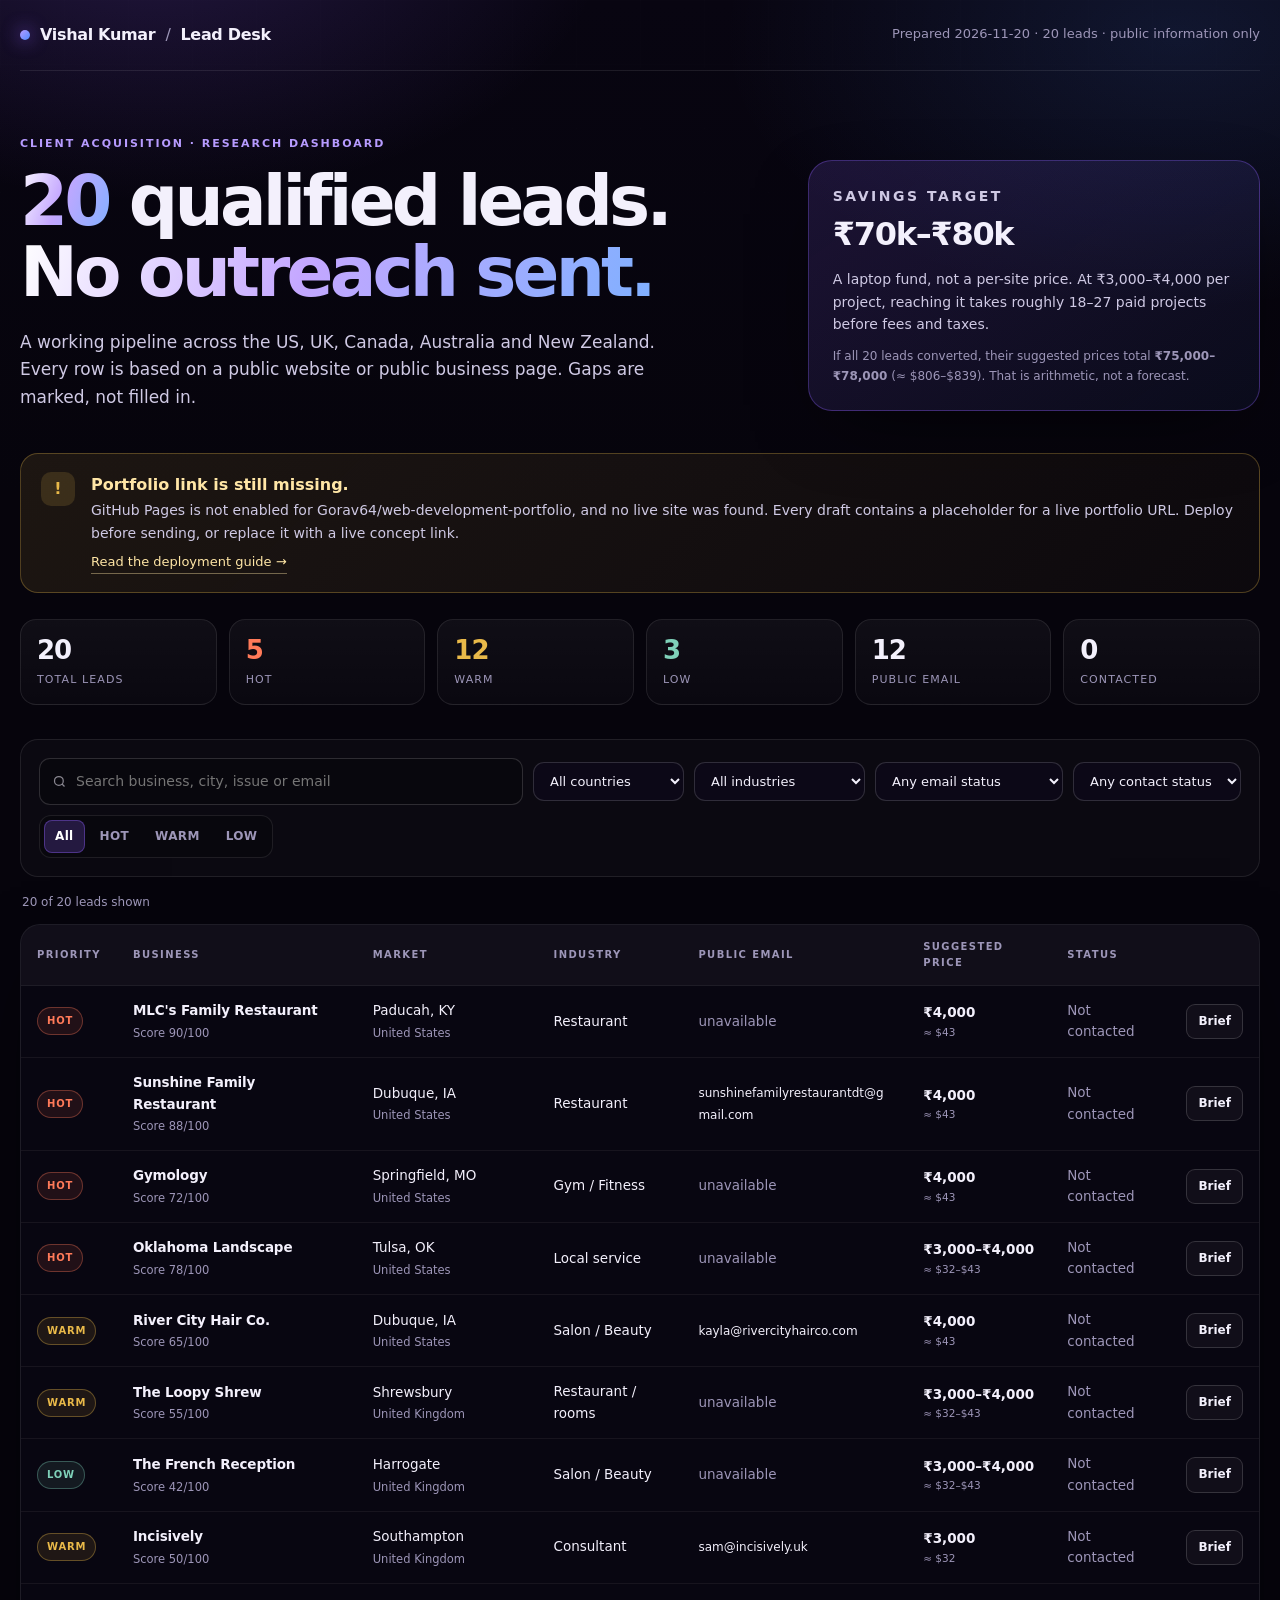
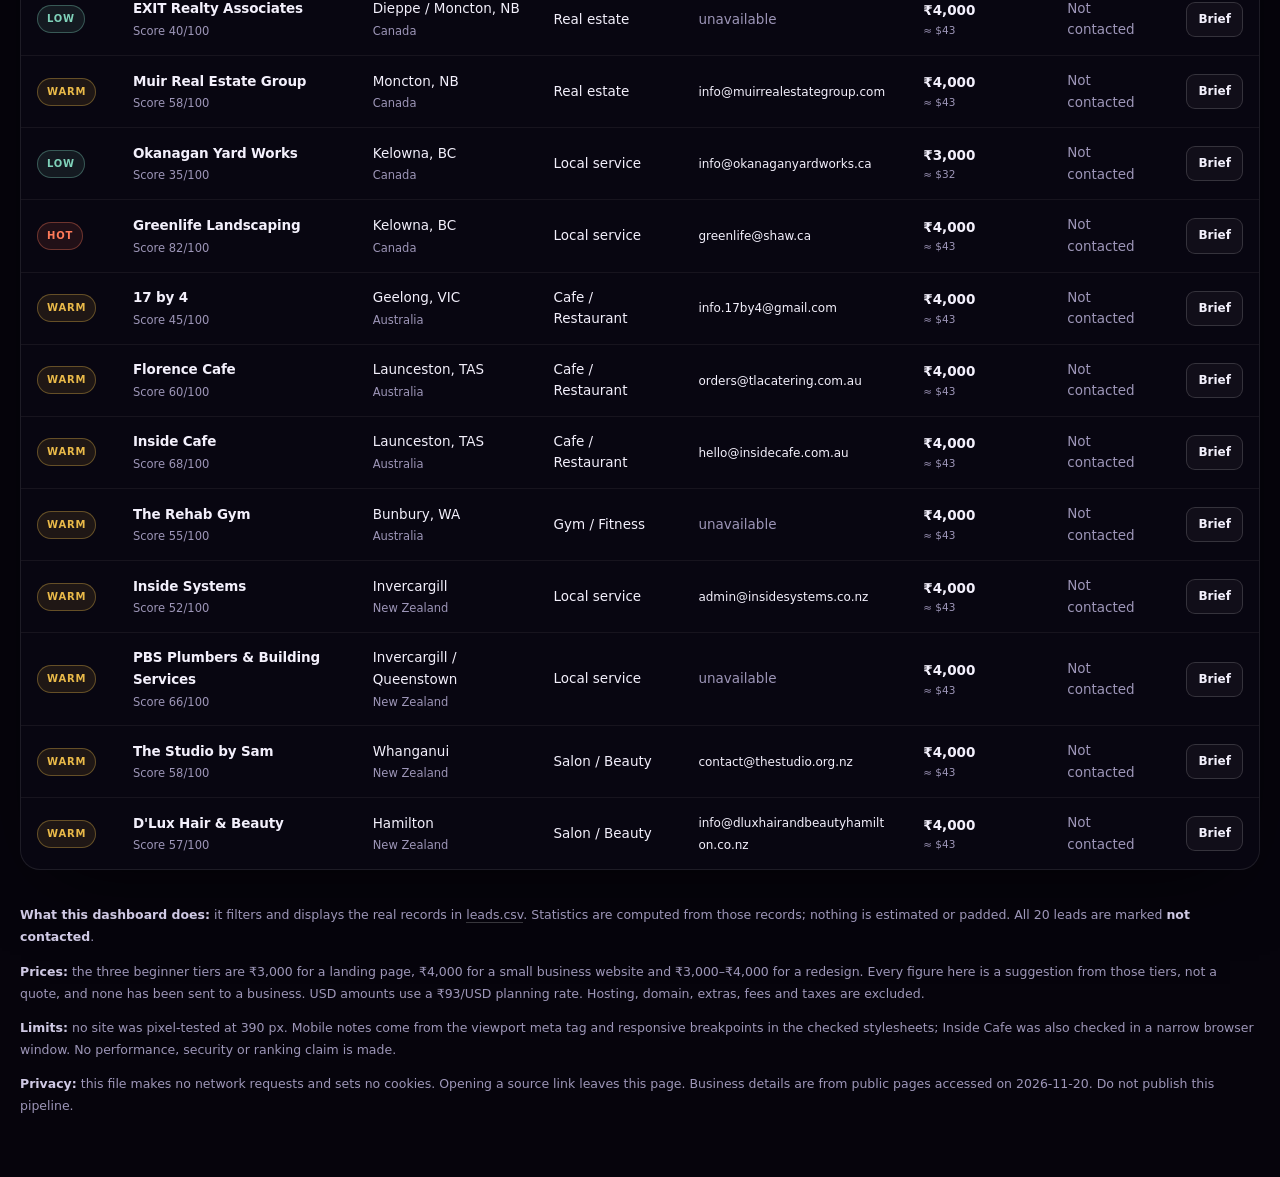
==== commit 316125ae: "Switch pricing to beginner INR tiers with INR and USD quotes" ====
--- a/leads/dashboard.html
+++ b/leads/dashboard.html
@@ -126,10 +126,10 @@
       <p class="lede">A working pipeline across the US, UK, Canada, Australia and New Zealand. Every row is based on a public website or public business page. Gaps are marked, not filled in.</p>
     </div>
     <aside class="goal">
-      <p class="eyebrow">Target</p>
+      <p class="eyebrow">Savings target</p>
       <div class="goal-num">₹70k–₹80k</div>
-      <p>One larger project or two smaller ones at these starting estimates, before fees and taxes.</p>
-      <p class="tiny">Not a forecast. Estimates are scope-based starting points, not quotes.</p>
+      <p>A laptop fund, not a per-site price. At ₹3,000–₹4,000 per project, reaching it takes roughly 18–27 paid projects before fees and taxes.</p>
+      <p class="tiny">If all 20 leads converted, their suggested prices total <strong id="pipelineValue">₹75,000–₹78,000</strong> (≈ <span id="pipelineUsd">$806–$839</span>). That is arithmetic, not a forecast.</p>
     </aside>
   </section>
 
@@ -173,12 +173,12 @@
   </section>
 
   <div class="count" id="count" aria-live="polite"></div>
-  <p class="tablehint">Swipe the table sideways on a phone to see email, estimate and the Brief button.</p>
+  <p class="tablehint">Swipe the table sideways on a phone to see email, price and the Brief button.</p>
 
   <section class="tablewrap" aria-label="Lead table">
     <table>
       <thead>
-        <tr><th>Priority</th><th>Business</th><th>Market</th><th>Industry</th><th>Public email</th><th>Starting est.</th><th>Status</th><th></th></tr>
+        <tr><th>Priority</th><th>Business</th><th>Market</th><th>Industry</th><th>Public email</th><th>Suggested price</th><th>Status</th><th></th></tr>
       </thead>
       <tbody id="rows"></tbody>
     </table>
@@ -187,6 +187,7 @@
 
   <footer class="foot">
     <p><strong>What this dashboard does:</strong> it filters and displays the real records in <a href="leads.csv">leads.csv</a>. Statistics are computed from those records; nothing is estimated or padded. All 20 leads are marked <strong>not contacted</strong>.</p>
+    <p><strong>Prices:</strong> the three beginner tiers are ₹3,000 for a landing page, ₹4,000 for a small business website and ₹3,000–₹4,000 for a redesign. Every figure here is a suggestion from those tiers, not a quote, and none has been sent to a business. USD amounts use a ₹93/USD planning rate. Hosting, domain, extras, fees and taxes are excluded.</p>
     <p><strong>Limits:</strong> no site was pixel-tested at 390 px. Mobile notes come from the viewport meta tag and responsive breakpoints in the checked stylesheets; Inside Cafe was also checked in a narrow browser window. No performance, security or ranking claim is made.</p>
     <p><strong>Privacy:</strong> this file makes no network requests and sets no cookies. Opening a source link leaves this page. Business details are from public pages accessed on <span id="genDate2"></span>. Do not publish this pipeline.</p>
   </footer>
@@ -200,14 +201,16 @@
 <div class="toast" id="toast" role="status" aria-live="polite"></div>
 
 <script>
-const DATA = {"generated": "2026-11-20", "total": 20, "goal_low": 70000, "goal_high": 80000, "rate_inr": 84, "leads": [{"slug": "mlcs-family-restaurant", "name": "MLC's Family Restaurant", "country": "United States", "city": "Paducah, KY", "category": "Restaurant", "website": "", "email": "unavailable", "phone": "+1 270 415 5527", "contact_person": "", "priority": "HOT", "score": 90, "status": "not_contacted", "project_type": "Restaurant website", "estimate_usd": 750, "source_url": "https://www.facebook.com/p/MLCs-Family-Restaurant-100056595626511/", "source_label": "Public Facebook business page", "verified": "2026-11-20", "site_quality": "No official website found", "mobile_experience": "No website to test; Facebook page is the public presence.", "issues": ["No official website was found; the business operates from a public Facebook page.", "Menu, hours and location are spread across Facebook posts and directory listings rather than one owned page.", "No public business email was found; the Facebook page lists a phone number."], "solution": "A four-page restaurant website: home, menu, about and contact, with hours, map, click-to-call, daily specials and a catering or private-event enquiry form.", "opportunity": "Own the search result for the restaurant's name and give customers one stable place to check the menu, hours and directions before visiting.", "evidence": ["Public Facebook page lists the restaurant as an American Restaurant in Paducah with phone (270) 415-5527.", "Search results returned Facebook and directory pages, but no official website.", "No public email address was found on the pages checked."], "notes": "Phone from the public Facebook page. Email marked unavailable because none was found. No contact has been made.", "inr": 63000, "draft_subject": "A website idea for MLC's", "draft_body": "Hello MLC's team,\n\nI came across MLC's Family Restaurant while looking at restaurant businesses in Paducah, KY. Your Facebook page is active and lists your phone, but I could not find an official website with your menu, hours and location in one place.\n\nWhen someone searches before visiting, they may have to scroll through posts or a directory just to confirm the basics.\n\nI build simple, mobile-friendly restaurant sites. I can put together a one-page homepage concept with your menu, hours and directions, with no obligation.\n\nWould that be worth a look? If it is not relevant, just reply 'no' and I will not follow up.\n\nBest regards,\nVishal Kumar\nIndependent Web Developer\nfirwall63@gmail.com\n[live portfolio URL — add before sending]"}, {"slug": "sunshine-family-restaurant", "name": "Sunshine Family Restaurant", "country": "United States", "city": "Dubuque, IA", "category": "Restaurant", "website": "", "email": "sunshinefamilyrestaurantdt@gmail.com", "phone": "", "contact_person": "", "priority": "HOT", "score": 88, "status": "not_contacted", "project_type": "Restaurant website", "estimate_usd": 750, "source_url": "https://www.facebook.com/p/Sunshine-Family-Restaurant-Downtown-61550603450858/", "source_label": "Public Facebook business page", "verified": "2026-11-20", "site_quality": "No official website found", "mobile_experience": "No website to test; Facebook page is the public presence.", "issues": ["No official website was found; the Downtown location uses a public Facebook page.", "The public email and address appear on Facebook rather than an owned website.", "There is no single page for the menu, hours, directions and catering enquiries."], "solution": "A restaurant website with menu, hours, location, photo gallery and a catering or group-booking enquiry form, linked from the Facebook page.", "opportunity": "Give the Downtown location a stable, searchable home that answers the questions customers ask before they visit.", "evidence": ["Public Facebook page lists the Downtown address as 401 Central Ave, Dubuque, IA 52001.", "The page's public contact information includes sunshinefamilyrestaurantdt@gmail.com.", "A separate Facebook page exists for the West location; no official website was found for either."], "notes": "Email comes from the public Downtown Facebook page; confirm it is the right location before sending. No contact has been made.", "inr": 63000, "draft_subject": "A website idea for Sunshine Downtown", "draft_body": "Hello Sunshine team,\n\nI came across Sunshine Family Restaurant while looking at restaurant businesses in Dubuque, IA. I found your Downtown Facebook page and public email, but no official website where someone can check the menu, hours and location together.\n\nCustomers who find you through search may land on a social page or directory instead of a page you control.\n\nI build clean, mobile-friendly restaurant sites. I can prepare a short homepage concept for the Downtown location, with no obligation.\n\nWould that be worth a look? If it is not relevant, just reply 'no' and I will not follow up.\n\nBest regards,\nVishal Kumar\nIndependent Web Developer\nfirwall63@gmail.com\n[live portfolio URL — add before sending]"}, {"slug": "gymology", "name": "Gymology", "country": "United States", "city": "Springfield, MO", "category": "Gym / Fitness", "website": "https://gymology247.com/", "email": "unavailable", "phone": "+1 417 812 6611", "contact_person": "", "priority": "HOT", "score": 72, "status": "not_contacted", "project_type": "Gym / fitness website", "estimate_usd": 770, "source_url": "https://gymology247.com/", "source_label": "Public website (homepage and contact page)", "verified": "2026-11-20", "site_quality": "Functional page-builder site with a visible platform placeholder", "mobile_experience": "Viewport meta present. No responsive breakpoints were found in the linked stylesheet checked; not visually tested at 390 px.", "issues": ["The public homepage displays 'Signed in as: filler@godaddy.com' in the header and mobile menu, exposing a platform placeholder account to visitors.", "Membership rates for two locations are spread across long sections, making comparison harder than it needs to be.", "No public business email was found; the site uses a contact page and phone number."], "solution": "Rebuild as a fast, mobile-first gym site with a two-location comparison, clear rates, day-pass and tour request forms, class information and local SEO.", "opportunity": "Remove a visible placeholder that undermines trust, and turn the site into a clear path from 'two gyms' to 'book a tour or buy a pass'.", "evidence": ["Homepage text includes 'Signed in as: filler@godaddy.com' in the account area.", "Navigation lists HOME, ABOUT US, MEMBERSHIPS, DAY PASS / GYM TOUR, CONTACT US and CANCEL INFO.", "Page displays phone 1 (417) 812-6611 and membership sections for Rockhurst and N Glenstone.", "No usable public business email was found; filler@godaddy.com is a platform placeholder and must not be used."], "notes": "Do not use filler@godaddy.com or any address found in theme/font files. No contact has been made.", "inr": 64680, "draft_subject": "A quick note about Gymology's website", "draft_body": "Hello Gymology team,\n\nI came across Gymology while looking at gym / fitness businesses in Springfield, MO. I had a look at gymology247.com and noticed the header shows 'Signed in as: filler@godaddy.com' to visitors.\n\nThat placeholder can make a first-time visitor question whether the site is maintained, right before they check membership options.\n\nI build clean gym sites with clear rates and a simple day-pass or tour form. I can send a short list of specific fixes, with no obligation.\n\nWould that be worth a look? If it is not relevant, just reply 'no' and I will not follow up.\n\nBest regards,\nVishal Kumar\nIndependent Web Developer\nfirwall63@gmail.com\n[live portfolio URL — add before sending]"}, {"slug": "oklahoma-landscape", "name": "Oklahoma Landscape", "country": "United States", "city": "Tulsa, OK", "category": "Local service", "website": "https://oklahomalandscape.com/", "email": "unavailable", "phone": "+1 918 299 5296", "contact_person": "", "priority": "HOT", "score": 78, "status": "not_contacted", "project_type": "Website redesign", "estimate_usd": 760, "source_url": "https://oklahomalandscape.com/", "source_label": "Public website (homepage HTML and visible content)", "verified": "2026-11-20", "site_quality": "Dated 2015-era build still serving 2015 default imagery", "mobile_experience": "Viewport meta present and responsive breakpoints appear in the inline CSS; not visually tested at 390 px.", "issues": ["The homepage still serves a 2015-era theme and default imagery: the slider image and logo are under /wp-content/uploads/2015/05/ and /2015/06/.", "Primary navigation is a deep dropdown with dozens of links, splitting core services across several levels.", "The only enquiry route on the homepage is a sidebar 'Quick Quote' form; no public email is listed.", "The footer says copyright 2026, but the visual build and image assets date to 2015."], "solution": "Redesign with a project gallery, clear service pages for design, irrigation, drainage, lighting and maintenance, a short quote form, service-area pages and mobile-first navigation.", "opportunity": "The business already ranks and has strong service content; a modern front end would make that expertise easier to see and easier to enquire about.", "evidence": ["Homepage image sources include /wp-content/uploads/2015/05/default-sliderImage.jpg and /2015/06/oklahoma-landscape-logo.jpg.", "Visible services: Landscape Design, Irrigation Services, Pools & Patios, Drainage & Waterproofing, Outdoor Environments, Landscape Lighting.", "Quick Quote form fields: name, phone, address, email, message.", "Footer: 'Copyright © 2026 Oklahoma Landscape' and 'Developed by Aqua Vita Creative'."], "notes": "No public email found. Phone and address are from the public site. No contact has been made.", "inr": 63840, "draft_subject": "A quick note about Oklahoma Landscape's website", "draft_body": "Hello Oklahoma Landscape team,\n\nI came across Oklahoma Landscape while looking at local service businesses in Tulsa, OK. I had a look at oklahomalandscape.com and noticed the homepage still uses the 2015 slider and service imagery, with core services split across a very deep dropdown.\n\nThe work in the gallery is stronger than the page that presents it, which can make it harder for a homeowner to compare services and ask for a quote.\n\nI can send a short, no-obligation list of fixes focused on the homepage, service pages and quote form, without changing the brand.\n\nWould that be worth a look? If it is not relevant, just reply 'no' and I will not follow up.\n\nBest regards,\nVishal Kumar\nIndependent Web Developer\nfirwall63@gmail.com\n[live portfolio URL — add before sending]"}, {"slug": "river-city-hair-co", "name": "River City Hair Co.", "country": "United States", "city": "Dubuque, IA", "category": "Salon / Beauty", "website": "https://www.rivercityhairco.com/", "email": "kayla@rivercityhairco.com", "phone": "+1 563 216 8007", "contact_person": "", "priority": "WARM", "score": 65, "status": "not_contacted", "project_type": "Business website", "estimate_usd": 730, "source_url": "https://www.rivercityhairco.com/", "source_label": "Public website (homepage and contact form)", "verified": "2026-11-20", "site_quality": "Thin Wix one-page site", "mobile_experience": "Viewport meta present. No responsive breakpoints were found in the checked stylesheet; Wix may still adapt. Not visually tested at 390 px.", "issues": ["The homepage is a 167-word Wix page with no service menu, pricing or salon policies.", "No conventional navigation links were present in the page source; visitors rely on the template's menu control.", "One asset loads over http:// rather than https://.", "Public contact details are individual stylist emails rather than a general salon inbox."], "solution": "A compact salon site with a service menu, stylist profiles, booking link, policies, a general enquiry form and a single public contact address.", "opportunity": "The salon already has booking and a real client base; a clearer service and policy page would reduce repeated questions and make the business easier to choose.", "evidence": ["Homepage text is approximately 167 words and lists stylists with individual emails and phone numbers.", "Footer shows phone 563-216-8007 and kayla@rivercityhairco.com.", "A contact form with First Name, Last Name, Email and Message fields is present.", "One asset is referenced over http://."], "notes": "kayla@rivercityhairco.com is a public stylist address, not a confirmed general inbox. Verify before sending. No contact has been made.", "inr": 61320, "draft_subject": "A website idea for River City Hair", "draft_body": "Hello River City Hair team,\n\nI came across River City Hair Co. while looking at salon / beauty businesses in Dubuque, IA. I had a look at rivercityhairco.com and noticed the homepage is quite short, with stylist emails but no service menu or policies in one place.\n\nNew clients may have to message or call just to understand what you offer and how booking works.\n\nI build small salon sites with services, stylist profiles and a booking link. I can send a short outline of what I would change, with no obligation.\n\nWould that be worth a look? If it is not relevant, just reply 'no' and I will not follow up.\n\nBest regards,\nVishal Kumar\nIndependent Web Developer\nfirwall63@gmail.com\n[live portfolio URL — add before sending]"}, {"slug": "the-loopy-shrew", "name": "The Loopy Shrew", "country": "United Kingdom", "city": "Shrewsbury", "category": "Restaurant / rooms", "website": "https://www.loopyshrew.com/", "email": "unavailable", "phone": "", "contact_person": "", "priority": "WARM", "score": 55, "status": "not_contacted", "project_type": "Website redesign", "estimate_usd": 620, "source_url": "https://www.loopyshrew.com/", "source_label": "Public website (homepage)", "verified": "2026-11-20", "site_quality": "Content-rich WordPress site with maintenance gaps", "mobile_experience": "Viewport meta present. No responsive breakpoints were found in the checked stylesheet; not visually tested at 390 px.", "issues": ["The footer still says '© 2021 The Loopy Shrew. All rights reserved'.", "11 of 13 homepage images have no alt text.", "No public business email was found; contact is through a form/page.", "The homepage carries restaurant, rooms, events and gift-voucher content in one long flow."], "solution": "A focused refresh with clearer paths for eat, stay and events, accessible image alt text, a current footer and a single enquiries route.", "opportunity": "The venue already has strong content and booking; a refresh would make the three revenue streams easier to choose without a full rebrand.", "evidence": ["Visible footer: '© 2021 The Loopy Shrew. All rights reserved | Website by Gravity Creative'.", "Homepage has 13 images, 11 without alt text.", "Navigation includes Book, Gift Vouchers, Rooms, Events, Menus and Contact.", "No public email address was found on the homepage."], "notes": "No public email found. No contact has been made.", "inr": 52080, "draft_subject": "A quick note about The Loopy Shrew's website", "draft_body": "Hello Loopy Shrew team,\n\nI came across The Loopy Shrew while looking at restaurant / rooms businesses in Shrewsbury. I had a look at loopyshrew.com and noticed the footer still says 2021, while many of the homepage images have no alt text.\n\nSmall maintenance signals like that can make a well-run venue look less current, and missing alt text makes the site harder to use with a screen reader.\n\nI can send a short, no-obligation list of fixes covering the footer, accessibility and the paths to eat, stay and events.\n\nWould that be worth a look? If it is not relevant, just reply 'no' and I will not follow up.\n\nBest regards,\nVishal Kumar\nIndependent Web Developer\nfirwall63@gmail.com\n[live portfolio URL — add before sending]"}, {"slug": "the-french-reception", "name": "The French Reception", "country": "United Kingdom", "city": "Harrogate", "category": "Salon / Beauty", "website": "https://thefrenchreception.com/", "email": "unavailable", "phone": "", "contact_person": "", "priority": "LOW", "score": 42, "status": "not_contacted", "project_type": "Website redesign", "estimate_usd": 550, "source_url": "https://thefrenchreception.com/", "source_label": "Public website (homepage and contact page)", "verified": "2026-11-20", "site_quality": "Polished WordPress site with a light contact path", "mobile_experience": "Viewport meta and responsive breakpoints present; not visually tested at 390 px.", "issues": ["No on-site contact form was found; the contact page and a 'Book Now' link are the main routes.", "No public business email was found.", "The homepage summarises services and testimonials but offers limited detail on treatments or aftercare."], "solution": "Add service pages for cut, colour and treatments, a simple enquiry form, and a clearer booking path while keeping the existing brand.", "opportunity": "The salon already has a polished identity and booking; the gap is a little more depth for first-time clients who want to compare services.", "evidence": ["Homepage sections include Services, Colour, Team, Contact and Book Now.", "The site has responsive breakpoints in its stylesheet.", "No contact form or public email was found on the homepage."], "notes": "Low priority because the existing site is polished and functional. No public email found. No contact has been made.", "inr": 46200, "draft_subject": "A small idea for The French Reception", "draft_body": "Hello French Reception team,\n\nI came across The French Reception while looking at salon / beauty businesses in Harrogate. I had a look at thefrenchreception.com and noticed the site looks polished, but there is no on-site enquiry form and no public email listed.\n\nA first-time client who is not ready to book may have no easy way to ask a question.\n\nI can send a short outline for service pages and a simple enquiry form that fit the existing brand, with no obligation.\n\nWould that be worth a look? If it is not relevant, just reply 'no' and I will not follow up.\n\nBest regards,\nVishal Kumar\nIndependent Web Developer\nfirwall63@gmail.com\n[live portfolio URL — add before sending]"}, {"slug": "incisively", "name": "Incisively", "country": "United Kingdom", "city": "Southampton", "category": "Consultant", "website": "https://incisively.uk/", "email": "sam@incisively.uk", "phone": "", "contact_person": "Samantha Price", "priority": "WARM", "score": 50, "status": "not_contacted", "project_type": "Landing page + copy polish", "estimate_usd": 430, "source_url": "https://incisively.uk/", "source_label": "Public website (homepage and contact form)", "verified": "2026-11-20", "site_quality": "Modern Elementor site with a very long single page", "mobile_experience": "Viewport meta and responsive breakpoints present; not visually tested at 390 px.", "issues": ["The full offer sits on one very long, text-heavy page; services, proof and pricing are buried in prose.", "Pricing ranges from £115 to £5,000 are presented in paragraphs rather than a scannable table.", "There is no case-study section; one testimonial is quoted inline.", "An image URL in the page schema still uses http:// rather than https://."], "solution": "Restructure the page into scannable service packages, a pricing table, proof/case-study slots and a short enquiry form, keeping the existing brand and copy voice.", "opportunity": "The consultant has a clear, differentiated offer and public pricing; better structure would help a busy owner understand the packages in under a minute.", "evidence": ["Visible pricing: £115 health check, £1,850 typical project, from £650, up to £5,000.", "Public email: sam@incisively.uk. Contact form fields include name, company, email, telephone and message.", "Homepage is one long page with sections such as 'Why choose business consultancy' and 'What do I charge?'.", "Schema image URL begins http://incisively.uk/wp-content/uploads/2022/11/Banner1a.jpg."], "notes": "Samantha Price is named publicly on the site. Email and pricing are from the public page. No contact has been made.", "inr": 36120, "draft_subject": "A small idea for Incisively's homepage", "draft_body": "Hello Samantha,\n\nI came across Incisively while looking at consultant businesses in Southampton. I read through incisively.uk and noticed the offer, proof and pricing are all inside one very long page, so the packages are easy to miss.\n\nA busy business owner may leave before reaching the £115 health check or the typical project price.\n\nI can sketch a shorter, scannable structure with packages and a pricing table, keeping your voice. No obligation.\n\nWould that be worth a look? If it is not relevant, just reply 'no' and I will not follow up.\n\nBest regards,\nVishal Kumar\nIndependent Web Developer\nfirwall63@gmail.com\n[live portfolio URL — add before sending]"}, {"slug": "exit-realty-associates", "name": "EXIT Realty Associates", "country": "Canada", "city": "Dieppe / Moncton, NB", "category": "Real estate", "website": "https://www.exitmoncton.ca/", "email": "unavailable", "phone": "+1 506 382 3948", "contact_person": "", "priority": "LOW", "score": 40, "status": "not_contacted", "project_type": "Real estate website", "estimate_usd": 700, "source_url": "https://www.exitmoncton.ca/", "source_label": "Public website (homepage)", "verified": "2026-11-20", "site_quality": "Minimal franchise homepage", "mobile_experience": "Viewport meta present. No responsive breakpoints were found in the checked stylesheet; not visually tested at 390 px.", "issues": ["The homepage is approximately 241 words and has no H1 heading.", "No navigation element was present in the initial HTML; the page relies on script-driven menus.", "No public email was found; the site uses a contact form and phone number.", "Franchise branding and listing feeds may limit what a local office can change."], "solution": "A brokerage landing page with a home-valuation CTA, featured listings, agent directory and contact form; confirm franchise brand rules before proposing a rebuild.", "opportunity": "A clearer local landing page could support the office's own lead generation without competing with the franchise listing system.", "evidence": ["Homepage text is approximately 241 words.", "Site shows phone 506-382-3948 and sections for Featured Listings, What's My Home Worth?, Find your Dream Home and Our team.", "No H1 heading was detected in the homepage HTML.", "No public email address was found."], "notes": "Low priority because franchise rules may limit changes. No public email found. No contact has been made.", "inr": 58800, "draft_subject": "A local landing page idea for EXIT Moncton", "draft_body": "Hello EXIT Realty Associates team,\n\nI came across EXIT Realty Associates while looking at real estate businesses in Dieppe / Moncton, NB. I had a look at exitmoncton.ca and noticed the homepage is quite short, with the valuation and agent content below a script-driven menu.\n\nA seller who lands there may not immediately see why they should choose your office over another brokerage.\n\nI can outline a local landing page for valuations and seller enquiries that works alongside your franchise listing feed. No obligation.\n\nWould that be worth a look? If it is not relevant, just reply 'no' and I will not follow up.\n\nBest regards,\nVishal Kumar\nIndependent Web Developer\nfirwall63@gmail.com\n[live portfolio URL — add before sending]"}, {"slug": "muir-real-estate-group", "name": "Muir Real Estate Group", "country": "Canada", "city": "Moncton, NB", "category": "Real estate", "website": "https://muirrealestategroup.com/", "email": "info@muirrealestategroup.com", "phone": "+1 506 650 0968", "contact_person": "Dwayne Muir", "priority": "WARM", "score": 58, "status": "not_contacted", "project_type": "Real estate website", "estimate_usd": 770, "source_url": "https://muirrealestategroup.com/", "source_label": "Public website (homepage and contact sections)", "verified": "2026-11-20", "site_quality": "Functional GoDaddy site with accessibility and structure gaps", "mobile_experience": "Viewport meta present. No responsive breakpoints were found in the checked stylesheet; not visually tested at 390 px.", "issues": ["15 of 16 homepage images have no alt text.", "A table element is used in the page layout.", "The listing navigation is very long, with dozens of individual property links mixed into the main menu.", "The site uses a GoDaddy builder template; team, valuation and listing content compete on the homepage."], "solution": "A modern real estate site with listing search, team profiles, a valuation CTA, testimonials and accessible markup, keeping the existing content and brand.", "opportunity": "The team already has listings, reviews and a clear method; a cleaner structure would make the path from search to enquiry much shorter.", "evidence": ["Homepage has 16 images, 15 without alt text.", "Visible sections: The Muir Method, Google Reviews, Find Your Dream Home, Our Services, Contact Us.", "Public emails include info@muirrealestategroup.com, dwayne@muirrealestategroup.com and victoria@muirrealestategroup.com.", "Footer: 'Copyright © 2026 Muir Real Estate Group - All Rights Reserved.'"], "notes": "Dwayne Muir is named publicly as founder. Use info@ as the main inbox; ignore info@indiantypefoundry.com found in font CSS. No contact has been made.", "inr": 64680, "draft_subject": "A website idea for Muir Real Estate Group", "draft_body": "Hello Dwayne,\n\nI came across Muir Real Estate Group while looking at real estate businesses in Moncton, NB. I had a look at muirrealestategroup.com and noticed the homepage carries a long list of individual listing links, while most images have no alt text.\n\nBuyers can get lost in the listing menu before they reach your team, reviews or valuation offer.\n\nI can send a short outline for a cleaner listings, team and valuation structure that keeps your branding. No obligation.\n\nWould that be worth a look? If it is not relevant, just reply 'no' and I will not follow up.\n\nBest regards,\nVishal Kumar\nIndependent Web Developer\nfirwall63@gmail.com\n[live portfolio URL — add before sending]"}, {"slug": "okanagan-yard-works", "name": "Okanagan Yard Works", "country": "Canada", "city": "Kelowna, BC", "category": "Local service", "website": "https://okanaganyardworks.ca/", "email": "info@okanaganyardworks.ca", "phone": "+1 250 899 0981", "contact_person": "", "priority": "LOW", "score": 35, "status": "not_contacted", "project_type": "Landing page", "estimate_usd": 370, "source_url": "https://okanaganyardworks.ca/", "source_label": "Public website (homepage)", "verified": "2026-11-20", "site_quality": "Modern, content-heavy WordPress site", "mobile_experience": "Viewport meta present. No responsive breakpoints were found in the checked stylesheet; not visually tested at 390 px.", "issues": ["The homepage runs to about 2,074 words, with several seasonal promotions competing for attention.", "Navigation is broad: services, gallery, resources, blogs and contact, with the primary CTA reduced to a phone number in the top bar.", "No obvious technical defect was found; this is a conversion and structure opportunity, not a rebuild."], "solution": "Short service-specific landing pages and a single quote form, with a shorter homepage that routes visitors to the right service.", "opportunity": "The company already has strong content and photos; targeted landing pages could turn more of that traffic into quote requests.", "evidence": ["Homepage has approximately 2,074 words and 24 images.", "Visible sections include Consultation, Estimation, Installation, Maintenance and seasonal clean-up promos.", "Public email: info@okanaganyardworks.ca. Phone: (250) 899-0981.", "A contact form is present on the site."], "notes": "Low priority because the current site is modern and functional. No contact has been made.", "inr": 31080, "draft_subject": "A small idea for Okanagan Yard Works", "draft_body": "Hello Okanagan Yard Works team,\n\nI came across Okanagan Yard Works while looking at local service businesses in Kelowna, BC. I had a look at okanaganyardworks.ca and noticed the homepage is very comprehensive, with several seasonal offers competing for attention.\n\nA homeowner looking for one service may have to read a lot before finding the right next step.\n\nI can sketch a short service landing page and quote form structure, with no obligation and no change to your existing brand.\n\nWould that be worth a look? If it is not relevant, just reply 'no' and I will not follow up.\n\nBest regards,\nVishal Kumar\nIndependent Web Developer\nfirwall63@gmail.com\n[live portfolio URL — add before sending]"}, {"slug": "greenlife-landscaping", "name": "Greenlife Landscaping", "country": "Canada", "city": "Kelowna, BC", "category": "Local service", "website": "https://www.greenlifelandscaping.net/", "email": "greenlife@shaw.ca", "phone": "+1 250 868 3222", "contact_person": "", "priority": "HOT", "score": 82, "status": "not_contacted", "project_type": "Business website", "estimate_usd": 790, "source_url": "https://www.greenlifelandscaping.net/", "source_label": "Public website (Wix one-page site)", "verified": "2026-11-20", "site_quality": "Very thin Wix one-page site", "mobile_experience": "Viewport meta present. No responsive breakpoints were found in the checked stylesheet; Wix may still adapt. Not visually tested at 390 px.", "issues": ["The site is a 101-word Wix one-pager with no H1 heading.", "No contact form; the only routes are a phone number and email.", "One asset loads over http:// rather than https://.", "The homepage carries almost no service detail, project photos or proof, despite the menu links."], "solution": "A multi-page site with services, project gallery, about, service area and a quote request form, plus a stronger phone/email CTA.", "opportunity": "The company has real services and photos to show; a proper site would let it compete for searches it currently cannot answer.", "evidence": ["Homepage text is approximately 101 words.", "Visible navigation: Home, Services, About, Contact, Gallery, More.", "Public contact: 250-868-3222 and greenlife@shaw.ca.", "No H1 heading or contact form was detected; one http:// asset is present."], "notes": "High priority because the site is extremely thin. No contact has been made.", "inr": 66360, "draft_subject": "A website idea for Greenlife Landscaping", "draft_body": "Hello Greenlife team,\n\nI came across Greenlife Landscaping while looking at local service businesses in Kelowna, BC. I had a look at greenlifelandscaping.net and noticed the site is a very short one-page Wix site, with no project gallery or quote form.\n\nHomeowners comparing landscapers cannot see the quality of your work or ask for a quote without leaving the page.\n\nI build clean, photo-led service sites. I can prepare a short homepage and services outline, with no obligation.\n\nWould that be worth a look? If it is not relevant, just reply 'no' and I will not follow up.\n\nBest regards,\nVishal Kumar\nIndependent Web Developer\nfirwall63@gmail.com\n[live portfolio URL — add before sending]"}, {"slug": "17-by-4", "name": "17 by 4", "country": "Australia", "city": "Geelong, VIC", "category": "Cafe / Restaurant", "website": "https://17by4.com.au/", "email": "info.17by4@gmail.com", "phone": "+61 3 5224 1588", "contact_person": "", "priority": "WARM", "score": 45, "status": "not_contacted", "project_type": "Restaurant website", "estimate_usd": 680, "source_url": "https://17by4.com.au/", "source_label": "Public website (homepage)", "verified": "2026-11-20", "site_quality": "Functional page-builder restaurant site", "mobile_experience": "Viewport meta present. No responsive breakpoints were found in the checked stylesheet; not visually tested at 390 px.", "issues": ["A table element is used in the page layout.", "The menu, high tea, functions and reservations content is split across many sections and a long menu.", "The site uses a page-builder template with a cookie banner and reCAPTCHA contact form.", "No clear technical defect was found; the opportunity is a focused refresh and a shorter path to reservations."], "solution": "Refresh the restaurant site with clearer menu, high tea and function pages, plus a prominent reservation flow.", "opportunity": "The venue already has strong offers and booking; better structure would help first-time visitors choose high tea, dinner or a function.", "evidence": ["Visible navigation: Home, Reservations, High Tea, Menu, Catering, Photo Gallery, Function Space, Corporate Events, Blog, FAQ.", "Public contact: info.17by4@gmail.com and 03 5224 1588.", "Footer: 'Copyright © 2026 17by4 - All Rights Reserved.'", "No public email issue; main gap is content structure."], "notes": "Site is functional; warm rather than urgent. No contact has been made.", "inr": 57120, "draft_subject": "A small idea for 17by4's website", "draft_body": "Hello 17by4 team,\n\nI came across 17 by 4 while looking at cafe / restaurant businesses in Geelong, VIC. I had a look at 17by4.com.au and noticed the site has a lot of offers, but the menu, high tea, functions and reservations content overlaps across a long menu.\n\nA first-time visitor may take longer than necessary to choose the right booking path.\n\nI can send a short outline for a cleaner reservations and high-tea structure, with no obligation.\n\nWould that be worth a look? If it is not relevant, just reply 'no' and I will not follow up.\n\nBest regards,\nVishal Kumar\nIndependent Web Developer\nfirwall63@gmail.com\n[live portfolio URL — add before sending]"}, {"slug": "florence-cafe", "name": "Florence Cafe", "country": "Australia", "city": "Launceston, TAS", "category": "Cafe / Restaurant", "website": "https://www.florencecafe.com.au/", "email": "orders@tlacatering.com.au", "phone": "", "contact_person": "", "priority": "WARM", "score": 60, "status": "not_contacted", "project_type": "Restaurant website", "estimate_usd": 670, "source_url": "https://www.florencecafe.com.au/", "source_label": "Public website (homepage)", "verified": "2026-11-20", "site_quality": "Polished Squarespace site with structural and accessibility gaps", "mobile_experience": "Viewport meta present. No responsive breakpoints were found in the checked stylesheet; not visually tested at 390 px.", "issues": ["No H1 heading was detected on the homepage.", "No contact form; contact is by an email address on a different domain.", "11 of 13 homepage images have no alt text.", "The homepage is only about 263 words, with little detail beyond the menu and opening hours."], "solution": "A one-page cafe site with menu, hours, map, contact form and catering enquiry, plus accessible alt text.", "opportunity": "The cafe has a clear identity and location; a small structure and accessibility pass would make it easier to contact and easier to find on mobile.", "evidence": ["Homepage text is approximately 263 words.", "Visible email: orders@tlacatering.com.au; visitor is told to email for urgent enquiries.", "Homepage has 13 images, 11 without alt text; no H1 was detected.", "No contact form was found."], "notes": "Email is a shared catering-domain address; verify before sending. No contact has been made.", "inr": 56280, "draft_subject": "A small website fix for Florence Cafe", "draft_body": "Hello Florence Cafe team,\n\nI came across Florence Cafe while looking at cafe / restaurant businesses in Launceston, TAS. I had a look at florencecafe.com.au and noticed there is no contact form, the only email is on a different domain, and many images have no alt text.\n\nA customer who wants to ask about a booking or catering may hesitate if the only contact route looks unrelated to the cafe.\n\nI can send a short list of fixes for the contact path and accessibility, with no obligation.\n\nWould that be worth a look? If it is not relevant, just reply 'no' and I will not follow up.\n\nBest regards,\nVishal Kumar\nIndependent Web Developer\nfirwall63@gmail.com\n[live portfolio URL — add before sending]"}, {"slug": "inside-cafe", "name": "Inside Cafe", "country": "Australia", "city": "Launceston, TAS", "category": "Cafe / Restaurant", "website": "https://www.insidecafe.com.au/", "email": "hello@insidecafe.com.au", "phone": "+61 3 6146 3946", "contact_person": "", "priority": "WARM", "score": 68, "status": "not_contacted", "project_type": "Restaurant website", "estimate_usd": 680, "source_url": "https://www.insidecafe.com.au/", "source_label": "Public website + browser check", "verified": "2026-11-20", "site_quality": "Builder site with a weak first screen", "mobile_experience": "Viewport meta present. A narrow-window browser check showed a dark hero with no name or hours above the fold; not tested at 390 px.", "issues": ["In a narrow browser window, the first screen rendered as a dark panel with only a 'BOOK A TABLE' button; the cafe name, offer and hours were not visible above the fold.", "The browser tab title is 'About | INSIDE CAFE' rather than a homepage title.", "The page relies on a Weebly builder; the initial HTML contains almost no text, so content depends on scripts.", "The visible footer says 'InsideCafe © 2024'."], "solution": "Rebuild the hero with the cafe name, offer, hours and location, add a visible menu CTA, fix the page title and keep the existing booking and order links.", "opportunity": "The content below the hero is solid; the first screen is the weak point, and it is the part every visitor sees.", "evidence": ["Browser screenshot at a narrow window (research/screenshots/insidecafe.png) shows a dark hero and a single 'BOOK A TABLE' button.", "Page title: 'About | INSIDE CAFE'. Visible contact: hello@insidecafe.com.au, (03) 6146 3946, 10-14 Paterson St, Launceston.", "Content includes reservations, contact form, opening hours and 'Order Online'.", "Footer: 'InsideCafe © 2024'."], "notes": "Visual check only; no performance or security claim. Screenshot stored at research/screenshots/insidecafe.png. No contact has been made.", "inr": 57120, "draft_subject": "A first-screen idea for Inside Cafe", "draft_body": "Hello Inside Cafe team,\n\nI came across Inside Cafe while looking at cafe / restaurant businesses in Launceston, TAS. I opened insidecafe.com.au in a narrow browser window and the first screen was mostly dark, with a Book a Table button but no cafe name, hours or offer visible.\n\nA visitor who has never been there has to scroll before they know what the cafe is and whether it is open.\n\nI can sketch a clearer first screen with the name, hours, location and menu, keeping your booking link. No obligation.\n\nWould that be worth a look? If it is not relevant, just reply 'no' and I will not follow up.\n\nBest regards,\nVishal Kumar\nIndependent Web Developer\nfirwall63@gmail.com\n[live portfolio URL — add before sending]"}, {"slug": "the-rehab-gym", "name": "The Rehab Gym", "country": "Australia", "city": "Bunbury, WA", "category": "Gym / Fitness", "website": "https://therehabgymbunbury.com.au/", "email": "unavailable", "phone": "", "contact_person": "", "priority": "WARM", "score": 55, "status": "not_contacted", "project_type": "Gym / fitness website", "estimate_usd": 690, "source_url": "https://therehabgymbunbury.com.au/", "source_label": "Public website (homepage)", "verified": "2026-11-20", "site_quality": "Content-rich WordPress site with maintenance gaps", "mobile_experience": "Viewport meta present. No responsive breakpoints were found in the checked stylesheet; not visually tested at 390 px.", "issues": ["The footer says 'Copyright © 2021 – The Rehab Gym Bunbury'.", "All three homepage images have no alt text.", "No public business email was found; contact is through a form/page.", "Membership options are spread across a long menu and several pages."], "solution": "Refresh the site, add alt text, and create a clear membership comparison with a trial or day-pass CTA.", "opportunity": "The gym has a differentiated physiotherapy-led offer; making the membership choice clearer would help convert visitors who are comparing local gyms.", "evidence": ["Footer: 'Copyright © 2021 – The Rehab Gym Bunbury – All Right Reserved'.", "Homepage has 3 images, all without alt text.", "Navigation includes Gym Services, Membership types, Facilities, FAQ and Contact.", "No public email address was found on the homepage."], "notes": "No public email found. No contact has been made.", "inr": 57960, "draft_subject": "A quick note about The Rehab Gym's website", "draft_body": "Hello Rehab Gym team,\n\nI came across The Rehab Gym while looking at gym / fitness businesses in Bunbury, WA. I had a look at therehabgymbunbury.com.au and noticed the footer still says 2021, and the membership options are spread across a long menu.\n\nA newcomer comparing gyms may not quickly see which membership fits, or that the gym is physiotherapy-led.\n\nI can send a short membership and homepage outline, with no obligation.\n\nWould that be worth a look? If it is not relevant, just reply 'no' and I will not follow up.\n\nBest regards,\nVishal Kumar\nIndependent Web Developer\nfirwall63@gmail.com\n[live portfolio URL — add before sending]"}, {"slug": "inside-systems", "name": "Inside Systems", "country": "New Zealand", "city": "Invercargill", "category": "Local service", "website": "https://www.insidesystems.co.nz/", "email": "admin@insidesystems.co.nz", "phone": "+64 3 218 8919", "contact_person": "", "priority": "WARM", "score": 52, "status": "not_contacted", "project_type": "Business website", "estimate_usd": 720, "source_url": "https://www.insidesystems.co.nz/", "source_label": "Public website (homepage)", "verified": "2026-11-20", "site_quality": "Content-rich site with accessibility and enquiry gaps", "mobile_experience": "Viewport meta present. No responsive breakpoints were found in the checked stylesheet; not visually tested at 390 px.", "issues": ["Several icon links expose the text 'Button' (for example 'Facebook Button' and 'Instagram Button') to visitors and screen readers.", "No quote or contact form was found; the main action is a phone number.", "The homepage is long (about 983 words), with services, FAQs and contact details on one page.", "A template placeholder 'your@email.com' appears in the page source and must not be used."], "solution": "Add a quote form with service selection, split core services into pages, and replace generic 'Button' labels with accessible link text.", "opportunity": "The business has strong service content and local proof; a quote form and clearer service pages would make it easier to convert research into enquiries.", "evidence": ["Visible text includes 'Yellow Button Google Button Facebook Button Instagram Button'.", "Public contact: +64 3 218 8919, 121 Eye Street, Appleby, Invercargill; admin@insidesystems.co.nz.", "Homepage is approximately 983 words and includes a services grid and FAQ.", "No contact form was detected."], "notes": "Ignore the template placeholder your@email.com. No contact has been made.", "inr": 60480, "draft_subject": "A small fix for Inside Systems' website", "draft_body": "Hello Inside Systems team,\n\nI came across Inside Systems while looking at local service businesses in Invercargill. I had a look at insidesystems.co.nz and noticed several links read as 'Facebook Button' or 'Instagram Button', and there is no quote form.\n\nThose labels are confusing for screen-reader users, and a homeowner ready to enquire has to leave the site to call.\n\nI can send a short list of fixes for the link labels and a simple quote form, with no obligation.\n\nWould that be worth a look? If it is not relevant, just reply 'no' and I will not follow up.\n\nBest regards,\nVishal Kumar\nIndependent Web Developer\nfirwall63@gmail.com\n[live portfolio URL — add before sending]"}, {"slug": "pbs-plumbers", "name": "PBS Plumbers & Building Services", "country": "New Zealand", "city": "Invercargill / Queenstown", "category": "Local service", "website": "https://www.pbsnz.com/", "email": "unavailable", "phone": "+64 3 215 7077", "contact_person": "", "priority": "WARM", "score": 66, "status": "not_contacted", "project_type": "Business website", "estimate_usd": 860, "source_url": "https://www.pbsnz.com/", "source_label": "Public website (homepage)", "verified": "2026-11-20", "site_quality": "Content-rich site with severe heading-structure gaps", "mobile_experience": "Viewport meta and responsive breakpoints present; not visually tested at 390 px.", "issues": ["The homepage contains 10 H1 headings, which weakens the page structure for search and screen readers.", "No navigation element was present in the initial HTML; the page relies on a footer/site map.", "One asset loads over http:// rather than https://.", "The page is only about 402 words for a multi-service plumbing and electrical company; no public email was found."], "solution": "Rebuild with a proper heading hierarchy, service pages, branch contact blocks and a quote form.", "opportunity": "The company covers plumbing, electrical, heating, solar, gasfitting and drainlaying; a structured site would make that range legible instead of overwhelming.", "evidence": ["10 H1 elements were detected on the homepage.", "Visible services: Plumbing, Electrical, Drainlaying, Heating, Solar, Gas, Heat Pumps.", "Phones: 03 215 7077 (Invercargill) and 03 442 0117 (Queenstown).", "No public email found; a form is present."], "notes": "No public email found. No contact has been made.", "inr": 72240, "draft_subject": "A structure idea for PBS's website", "draft_body": "Hello PBS team,\n\nI came across PBS Plumbers & Building Services while looking at local service businesses in Invercargill / Queenstown. I had a look at pbsnz.com and noticed the homepage uses many top-level headings for services, with no clear navigation in the page source.\n\nA customer looking for one trade, such as heating or electrical, has to scan the whole page to find it.\n\nI can send a short service-page and heading structure, with no obligation.\n\nWould that be worth a look? If it is not relevant, just reply 'no' and I will not follow up.\n\nBest regards,\nVishal Kumar\nIndependent Web Developer\nfirwall63@gmail.com\n[live portfolio URL — add before sending]"}, {"slug": "the-studio-by-sam", "name": "The Studio by Sam", "country": "New Zealand", "city": "Whanganui", "category": "Salon / Beauty", "website": "https://thestudio.org.nz/", "email": "contact@thestudio.org.nz", "phone": "+64 21 228 071", "contact_person": "Sam Su'a", "priority": "WARM", "score": 58, "status": "not_contacted", "project_type": "Business website", "estimate_usd": 730, "source_url": "https://thestudio.org.nz/", "source_label": "Public website (homepage)", "verified": "2026-11-20", "site_quality": "Polished Squarespace site with accessibility and enquiry gaps", "mobile_experience": "Viewport meta present. No responsive breakpoints were found in the checked stylesheet; not visually tested at 390 px.", "issues": ["The footer says 'The Studio © 2021'.", "6 of 8 homepage images have no alt text.", "No contact form; booking is a link.", "One asset loads over http://; a template placeholder 'user@domain.com' appears in the page source and must not be used."], "solution": "Refresh the site with service and pricing pages, a booking CTA, an enquiry form and accessibility fixes.", "opportunity": "The salon has a strong story and reputation; clearer service and booking information would help new clients act on it.", "evidence": ["Footer: 'The Studio © 2021'.", "Homepage has 8 images, 6 without alt text; one http:// asset.", "Public emails: contact@thestudio.org.nz and sam@thestudiobysam.co.nz. Phone +64 21 228 071.", "Navigation: Home, Services, Book. No contact form found."], "notes": "Use contact@; ignore user@domain.com. Sam Su'a is named publicly. No contact has been made.", "inr": 61320, "draft_subject": "A small idea for The Studio by Sam", "draft_body": "Hello Sam,\n\nI came across The Studio by Sam while looking at salon / beauty businesses in Whanganui. I had a look at thestudio.org.nz and noticed the footer still says 2021, and the site has no enquiry form, only a booking link.\n\nA new client with a question may not have an easy way to ask before booking.\n\nI can send a short outline for services, an enquiry form and accessibility fixes that fit the existing brand. No obligation.\n\nWould that be worth a look? If it is not relevant, just reply 'no' and I will not follow up.\n\nBest regards,\nVishal Kumar\nIndependent Web Developer\nfirwall63@gmail.com\n[live portfolio URL — add before sending]"}, {"slug": "dlux-hair-and-beauty", "name": "D'Lux Hair & Beauty", "country": "New Zealand", "city": "Hamilton", "category": "Salon / Beauty", "website": "https://www.dluxhairandbeautyhamilton.co.nz/", "email": "info@dluxhairandbeautyhamilton.co.nz", "phone": "+64 7 834 0677", "contact_person": "", "priority": "WARM", "score": 57, "status": "not_contacted", "project_type": "Business website", "estimate_usd": 720, "source_url": "https://www.dluxhairandbeautyhamilton.co.nz/", "source_label": "Public website (homepage)", "verified": "2026-11-20", "site_quality": "Modern salon site with accessibility and enquiry gaps", "mobile_experience": "Viewport meta present. No responsive breakpoints were found in the checked stylesheet; not visually tested at 390 px.", "issues": ["20 of 27 homepage images have no alt text.", "No contact form was found; contact is through the contact page and phone.", "The copyright says 2025, so this is not a dated-build lead; the gap is accessibility and enquiry flow.", "The page is about 547 words, with services spread across a long menu."], "solution": "An accessibility pass, a simple enquiry form and clearer service sections, with an optional booking integration.", "opportunity": "The salon already presents a broad service range and gallery; making it easier to enquire and easier to use with assistive technology is a focused improvement.", "evidence": ["Homepage has 27 images, 20 without alt text.", "Public contact: info@dluxhairandbeautyhamilton.co.nz, 07 834 0677, Hamilton 3204.", "Footer: 'Copyright © 2025. All rights reserved.'", "No contact form detected; booking link present."], "notes": "Current copyright year; focus is accessibility and enquiry flow. No contact has been made.", "inr": 60480, "draft_subject": "A small accessibility idea for D'Lux", "draft_body": "Hello D'Lux team,\n\nI came across D'Lux Hair & Beauty while looking at salon / beauty businesses in Hamilton. I had a look at your Hamilton salon site and noticed most of the gallery images have no alt text, and there is no enquiry form.\n\nA client using a screen reader misses much of the gallery, and a first-time visitor has to call or book to ask a simple question.\n\nI can send a short accessibility and enquiry-form checklist, with no obligation.\n\nWould that be worth a look? If it is not relevant, just reply 'no' and I will not follow up.\n\nBest regards,\nVishal Kumar\nIndependent Web Developer\nfirwall63@gmail.com\n[live portfolio URL — add before sending]"}]};
+const DATA = {"generated": "2026-11-20", "total": 20, "goal_low": 70000, "goal_high": 80000, "rate_inr": 93, "pipeline_low": 75000, "pipeline_high": 78000, "pipeline_usd_low": 806, "pipeline_usd_high": 839, "leads": [{"slug": "mlcs-family-restaurant", "name": "MLC's Family Restaurant", "country": "United States", "city": "Paducah, KY", "category": "Restaurant", "website": "", "email": "unavailable", "phone": "+1 270 415 5527", "contact_person": "", "priority": "HOT", "score": 90, "status": "not_contacted", "project_type": "Restaurant website", "price_tier": "Small business website", "price_inr_low": 4000, "price_inr_high": 4000, "effort": "5–7 working days", "source_url": "https://www.facebook.com/p/MLCs-Family-Restaurant-100056595626511/", "source_label": "Public Facebook business page", "verified": "2026-11-20", "site_quality": "No official website found", "mobile_experience": "No website to test; Facebook page is the public presence.", "issues": ["No official website was found; the business operates from a public Facebook page.", "Menu, hours and location are spread across Facebook posts and directory listings rather than one owned page.", "No public business email was found; the Facebook page lists a phone number."], "solution": "A four-page restaurant website: home, menu, about and contact, with hours, map, click-to-call, daily specials and a catering or private-event enquiry form.", "opportunity": "Own the search result for the restaurant's name and give customers one stable place to check the menu, hours and directions before visiting.", "evidence": ["Public Facebook page lists the restaurant as an American Restaurant in Paducah with phone (270) 415-5527.", "Search results returned Facebook and directory pages, but no official website.", "No public email address was found on the pages checked."], "notes": "Phone from the public Facebook page. Email marked unavailable because none was found. No contact has been made.", "usd_low": 43, "usd_high": 43, "draft_subject": "A website idea for MLC's", "draft_body": "Hello MLC's team,\n\nI came across MLC's Family Restaurant while looking at restaurant businesses in Paducah, KY. Your Facebook page is active and lists your phone, but I could not find an official website with your menu, hours and location in one place.\n\nWhen someone searches before visiting, they may have to scroll through posts or a directory just to confirm the basics.\n\nI build simple, mobile-friendly restaurant sites. I can put together a one-page homepage concept with your menu, hours and directions, with no obligation.\n\nWould that be worth a look? If it is not relevant, just reply 'no' and I will not follow up.\n\nBest regards,\nVishal Kumar\nIndependent Web Developer\nfirwall63@gmail.com\n[live portfolio URL — add before sending]"}, {"slug": "sunshine-family-restaurant", "name": "Sunshine Family Restaurant", "country": "United States", "city": "Dubuque, IA", "category": "Restaurant", "website": "", "email": "sunshinefamilyrestaurantdt@gmail.com", "phone": "", "contact_person": "", "priority": "HOT", "score": 88, "status": "not_contacted", "project_type": "Restaurant website", "price_tier": "Small business website", "price_inr_low": 4000, "price_inr_high": 4000, "effort": "5–7 working days", "source_url": "https://www.facebook.com/p/Sunshine-Family-Restaurant-Downtown-61550603450858/", "source_label": "Public Facebook business page", "verified": "2026-11-20", "site_quality": "No official website found", "mobile_experience": "No website to test; Facebook page is the public presence.", "issues": ["No official website was found; the Downtown location uses a public Facebook page.", "The public email and address appear on Facebook rather than an owned website.", "There is no single page for the menu, hours, directions and catering enquiries."], "solution": "A restaurant website with menu, hours, location, photo gallery and a catering or group-booking enquiry form, linked from the Facebook page.", "opportunity": "Give the Downtown location a stable, searchable home that answers the questions customers ask before they visit.", "evidence": ["Public Facebook page lists the Downtown address as 401 Central Ave, Dubuque, IA 52001.", "The page's public contact information includes sunshinefamilyrestaurantdt@gmail.com.", "A separate Facebook page exists for the West location; no official website was found for either."], "notes": "Email comes from the public Downtown Facebook page; confirm it is the right location before sending. No contact has been made.", "usd_low": 43, "usd_high": 43, "draft_subject": "A website idea for Sunshine Downtown", "draft_body": "Hello Sunshine team,\n\nI came across Sunshine Family Restaurant while looking at restaurant businesses in Dubuque, IA. I found your Downtown Facebook page and public email, but no official website where someone can check the menu, hours and location together.\n\nCustomers who find you through search may land on a social page or directory instead of a page you control.\n\nI build clean, mobile-friendly restaurant sites. I can prepare a short homepage concept for the Downtown location, with no obligation.\n\nWould that be worth a look? If it is not relevant, just reply 'no' and I will not follow up.\n\nBest regards,\nVishal Kumar\nIndependent Web Developer\nfirwall63@gmail.com\n[live portfolio URL — add before sending]"}, {"slug": "gymology", "name": "Gymology", "country": "United States", "city": "Springfield, MO", "category": "Gym / Fitness", "website": "https://gymology247.com/", "email": "unavailable", "phone": "+1 417 812 6611", "contact_person": "", "priority": "HOT", "score": 72, "status": "not_contacted", "project_type": "Gym / fitness website", "price_tier": "Small business website", "price_inr_low": 4000, "price_inr_high": 4000, "effort": "5–7 working days", "source_url": "https://gymology247.com/", "source_label": "Public website (homepage and contact page)", "verified": "2026-11-20", "site_quality": "Functional page-builder site with a visible platform placeholder", "mobile_experience": "Viewport meta present. No responsive breakpoints were found in the linked stylesheet checked; not visually tested at 390 px.", "issues": ["The public homepage displays 'Signed in as: filler@godaddy.com' in the header and mobile menu, exposing a platform placeholder account to visitors.", "Membership rates for two locations are spread across long sections, making comparison harder than it needs to be.", "No public business email was found; the site uses a contact page and phone number."], "solution": "Rebuild as a fast, mobile-first gym site with a two-location comparison, clear rates, day-pass and tour request forms, class information and local SEO.", "opportunity": "Remove a visible placeholder that undermines trust, and turn the site into a clear path from 'two gyms' to 'book a tour or buy a pass'.", "evidence": ["Homepage text includes 'Signed in as: filler@godaddy.com' in the account area.", "Navigation lists HOME, ABOUT US, MEMBERSHIPS, DAY PASS / GYM TOUR, CONTACT US and CANCEL INFO.", "Page displays phone 1 (417) 812-6611 and membership sections for Rockhurst and N Glenstone.", "No usable public business email was found; filler@godaddy.com is a platform placeholder and must not be used."], "notes": "Do not use filler@godaddy.com or any address found in theme/font files. No contact has been made.", "usd_low": 43, "usd_high": 43, "draft_subject": "A quick note about Gymology's website", "draft_body": "Hello Gymology team,\n\nI came across Gymology while looking at gym / fitness businesses in Springfield, MO. I had a look at gymology247.com and noticed the header shows 'Signed in as: filler@godaddy.com' to visitors.\n\nThat placeholder can make a first-time visitor question whether the site is maintained, right before they check membership options.\n\nI build clean gym sites with clear rates and a simple day-pass or tour form. I can send a short list of specific fixes, with no obligation.\n\nWould that be worth a look? If it is not relevant, just reply 'no' and I will not follow up.\n\nBest regards,\nVishal Kumar\nIndependent Web Developer\nfirwall63@gmail.com\n[live portfolio URL — add before sending]"}, {"slug": "oklahoma-landscape", "name": "Oklahoma Landscape", "country": "United States", "city": "Tulsa, OK", "category": "Local service", "website": "https://oklahomalandscape.com/", "email": "unavailable", "phone": "+1 918 299 5296", "contact_person": "", "priority": "HOT", "score": 78, "status": "not_contacted", "project_type": "Website redesign", "price_tier": "Website redesign", "price_inr_low": 3000, "price_inr_high": 4000, "effort": "4–6 working days", "source_url": "https://oklahomalandscape.com/", "source_label": "Public website (homepage HTML and visible content)", "verified": "2026-11-20", "site_quality": "Dated 2015-era build still serving 2015 default imagery", "mobile_experience": "Viewport meta present and responsive breakpoints appear in the inline CSS; not visually tested at 390 px.", "issues": ["The homepage still serves a 2015-era theme and default imagery: the slider image and logo are under /wp-content/uploads/2015/05/ and /2015/06/.", "Primary navigation is a deep dropdown with dozens of links, splitting core services across several levels.", "The only enquiry route on the homepage is a sidebar 'Quick Quote' form; no public email is listed.", "The footer says copyright 2026, but the visual build and image assets date to 2015."], "solution": "Redesign with a project gallery, clear service pages for design, irrigation, drainage, lighting and maintenance, a short quote form, service-area pages and mobile-first navigation.", "opportunity": "The business already ranks and has strong service content; a modern front end would make that expertise easier to see and easier to enquire about.", "evidence": ["Homepage image sources include /wp-content/uploads/2015/05/default-sliderImage.jpg and /2015/06/oklahoma-landscape-logo.jpg.", "Visible services: Landscape Design, Irrigation Services, Pools & Patios, Drainage & Waterproofing, Outdoor Environments, Landscape Lighting.", "Quick Quote form fields: name, phone, address, email, message.", "Footer: 'Copyright © 2026 Oklahoma Landscape' and 'Developed by Aqua Vita Creative'."], "notes": "No public email found. Phone and address are from the public site. No contact has been made.", "usd_low": 32, "usd_high": 43, "draft_subject": "A quick note about Oklahoma Landscape's website", "draft_body": "Hello Oklahoma Landscape team,\n\nI came across Oklahoma Landscape while looking at local service businesses in Tulsa, OK. I had a look at oklahomalandscape.com and noticed the homepage still uses the 2015 slider and service imagery, with core services split across a very deep dropdown.\n\nThe work in the gallery is stronger than the page that presents it, which can make it harder for a homeowner to compare services and ask for a quote.\n\nI can send a short, no-obligation list of fixes focused on the homepage, service pages and quote form, without changing the brand.\n\nWould that be worth a look? If it is not relevant, just reply 'no' and I will not follow up.\n\nBest regards,\nVishal Kumar\nIndependent Web Developer\nfirwall63@gmail.com\n[live portfolio URL — add before sending]"}, {"slug": "river-city-hair-co", "name": "River City Hair Co.", "country": "United States", "city": "Dubuque, IA", "category": "Salon / Beauty", "website": "https://www.rivercityhairco.com/", "email": "kayla@rivercityhairco.com", "phone": "+1 563 216 8007", "contact_person": "", "priority": "WARM", "score": 65, "status": "not_contacted", "project_type": "Business website", "price_tier": "Small business website", "price_inr_low": 4000, "price_inr_high": 4000, "effort": "5–7 working days", "source_url": "https://www.rivercityhairco.com/", "source_label": "Public website (homepage and contact form)", "verified": "2026-11-20", "site_quality": "Thin Wix one-page site", "mobile_experience": "Viewport meta present. No responsive breakpoints were found in the checked stylesheet; Wix may still adapt. Not visually tested at 390 px.", "issues": ["The homepage is a 167-word Wix page with no service menu, pricing or salon policies.", "No conventional navigation links were present in the page source; visitors rely on the template's menu control.", "One asset loads over http:// rather than https://.", "Public contact details are individual stylist emails rather than a general salon inbox."], "solution": "A compact salon site with a service menu, stylist profiles, booking link, policies, a general enquiry form and a single public contact address.", "opportunity": "The salon already has booking and a real client base; a clearer service and policy page would reduce repeated questions and make the business easier to choose.", "evidence": ["Homepage text is approximately 167 words and lists stylists with individual emails and phone numbers.", "Footer shows phone 563-216-8007 and kayla@rivercityhairco.com.", "A contact form with First Name, Last Name, Email and Message fields is present.", "One asset is referenced over http://."], "notes": "kayla@rivercityhairco.com is a public stylist address, not a confirmed general inbox. Verify before sending. No contact has been made.", "usd_low": 43, "usd_high": 43, "draft_subject": "A website idea for River City Hair", "draft_body": "Hello River City Hair team,\n\nI came across River City Hair Co. while looking at salon / beauty businesses in Dubuque, IA. I had a look at rivercityhairco.com and noticed the homepage is quite short, with stylist emails but no service menu or policies in one place.\n\nNew clients may have to message or call just to understand what you offer and how booking works.\n\nI build small salon sites with services, stylist profiles and a booking link. I can send a short outline of what I would change, with no obligation.\n\nWould that be worth a look? If it is not relevant, just reply 'no' and I will not follow up.\n\nBest regards,\nVishal Kumar\nIndependent Web Developer\nfirwall63@gmail.com\n[live portfolio URL — add before sending]"}, {"slug": "the-loopy-shrew", "name": "The Loopy Shrew", "country": "United Kingdom", "city": "Shrewsbury", "category": "Restaurant / rooms", "website": "https://www.loopyshrew.com/", "email": "unavailable", "phone": "", "contact_person": "", "priority": "WARM", "score": 55, "status": "not_contacted", "project_type": "Website redesign", "price_tier": "Website redesign", "price_inr_low": 3000, "price_inr_high": 4000, "effort": "4–6 working days", "source_url": "https://www.loopyshrew.com/", "source_label": "Public website (homepage)", "verified": "2026-11-20", "site_quality": "Content-rich WordPress site with maintenance gaps", "mobile_experience": "Viewport meta present. No responsive breakpoints were found in the checked stylesheet; not visually tested at 390 px.", "issues": ["The footer still says '© 2021 The Loopy Shrew. All rights reserved'.", "11 of 13 homepage images have no alt text.", "No public business email was found; contact is through a form/page.", "The homepage carries restaurant, rooms, events and gift-voucher content in one long flow."], "solution": "A focused refresh with clearer paths for eat, stay and events, accessible image alt text, a current footer and a single enquiries route.", "opportunity": "The venue already has strong content and booking; a refresh would make the three revenue streams easier to choose without a full rebrand.", "evidence": ["Visible footer: '© 2021 The Loopy Shrew. All rights reserved | Website by Gravity Creative'.", "Homepage has 13 images, 11 without alt text.", "Navigation includes Book, Gift Vouchers, Rooms, Events, Menus and Contact.", "No public email address was found on the homepage."], "notes": "No public email found. No contact has been made.", "usd_low": 32, "usd_high": 43, "draft_subject": "A quick note about The Loopy Shrew's website", "draft_body": "Hello Loopy Shrew team,\n\nI came across The Loopy Shrew while looking at restaurant / rooms businesses in Shrewsbury. I had a look at loopyshrew.com and noticed the footer still says 2021, while many of the homepage images have no alt text.\n\nSmall maintenance signals like that can make a well-run venue look less current, and missing alt text makes the site harder to use with a screen reader.\n\nI can send a short, no-obligation list of fixes covering the footer, accessibility and the paths to eat, stay and events.\n\nWould that be worth a look? If it is not relevant, just reply 'no' and I will not follow up.\n\nBest regards,\nVishal Kumar\nIndependent Web Developer\nfirwall63@gmail.com\n[live portfolio URL — add before sending]"}, {"slug": "the-french-reception", "name": "The French Reception", "country": "United Kingdom", "city": "Harrogate", "category": "Salon / Beauty", "website": "https://thefrenchreception.com/", "email": "unavailable", "phone": "", "contact_person": "", "priority": "LOW", "score": 42, "status": "not_contacted", "project_type": "Website redesign", "price_tier": "Website redesign", "price_inr_low": 3000, "price_inr_high": 4000, "effort": "4–6 working days", "source_url": "https://thefrenchreception.com/", "source_label": "Public website (homepage and contact page)", "verified": "2026-11-20", "site_quality": "Polished WordPress site with a light contact path", "mobile_experience": "Viewport meta and responsive breakpoints present; not visually tested at 390 px.", "issues": ["No on-site contact form was found; the contact page and a 'Book Now' link are the main routes.", "No public business email was found.", "The homepage summarises services and testimonials but offers limited detail on treatments or aftercare."], "solution": "Add service pages for cut, colour and treatments, a simple enquiry form, and a clearer booking path while keeping the existing brand.", "opportunity": "The salon already has a polished identity and booking; the gap is a little more depth for first-time clients who want to compare services.", "evidence": ["Homepage sections include Services, Colour, Team, Contact and Book Now.", "The site has responsive breakpoints in its stylesheet.", "No contact form or public email was found on the homepage."], "notes": "Low priority because the existing site is polished and functional. No public email found. No contact has been made.", "usd_low": 32, "usd_high": 43, "draft_subject": "A small idea for The French Reception", "draft_body": "Hello French Reception team,\n\nI came across The French Reception while looking at salon / beauty businesses in Harrogate. I had a look at thefrenchreception.com and noticed the site looks polished, but there is no on-site enquiry form and no public email listed.\n\nA first-time client who is not ready to book may have no easy way to ask a question.\n\nI can send a short outline for service pages and a simple enquiry form that fit the existing brand, with no obligation.\n\nWould that be worth a look? If it is not relevant, just reply 'no' and I will not follow up.\n\nBest regards,\nVishal Kumar\nIndependent Web Developer\nfirwall63@gmail.com\n[live portfolio URL — add before sending]"}, {"slug": "incisively", "name": "Incisively", "country": "United Kingdom", "city": "Southampton", "category": "Consultant", "website": "https://incisively.uk/", "email": "sam@incisively.uk", "phone": "", "contact_person": "Samantha Price", "priority": "WARM", "score": 50, "status": "not_contacted", "project_type": "Landing page + copy polish", "price_tier": "Landing page", "price_inr_low": 3000, "price_inr_high": 3000, "effort": "3–5 working days", "source_url": "https://incisively.uk/", "source_label": "Public website (homepage and contact form)", "verified": "2026-11-20", "site_quality": "Modern Elementor site with a very long single page", "mobile_experience": "Viewport meta and responsive breakpoints present; not visually tested at 390 px.", "issues": ["The full offer sits on one very long, text-heavy page; services, proof and pricing are buried in prose.", "Pricing ranges from £115 to £5,000 are presented in paragraphs rather than a scannable table.", "There is no case-study section; one testimonial is quoted inline.", "An image URL in the page schema still uses http:// rather than https://."], "solution": "Restructure the page into scannable service packages, a pricing table, proof/case-study slots and a short enquiry form, keeping the existing brand and copy voice.", "opportunity": "The consultant has a clear, differentiated offer and public pricing; better structure would help a busy owner understand the packages in under a minute.", "evidence": ["Visible pricing: £115 health check, £1,850 typical project, from £650, up to £5,000.", "Public email: sam@incisively.uk. Contact form fields include name, company, email, telephone and message.", "Homepage is one long page with sections such as 'Why choose business consultancy' and 'What do I charge?'.", "Schema image URL begins http://incisively.uk/wp-content/uploads/2022/11/Banner1a.jpg."], "notes": "Samantha Price is named publicly on the site. Email and pricing are from the public page. No contact has been made.", "usd_low": 32, "usd_high": 32, "draft_subject": "A small idea for Incisively's homepage", "draft_body": "Hello Samantha,\n\nI came across Incisively while looking at consultant businesses in Southampton. I read through incisively.uk and noticed the offer, proof and pricing are all inside one very long page, so the packages are easy to miss.\n\nA busy business owner may leave before reaching the £115 health check or the typical project price.\n\nI can sketch a shorter, scannable structure with packages and a pricing table, keeping your voice. No obligation.\n\nWould that be worth a look? If it is not relevant, just reply 'no' and I will not follow up.\n\nBest regards,\nVishal Kumar\nIndependent Web Developer\nfirwall63@gmail.com\n[live portfolio URL — add before sending]"}, {"slug": "exit-realty-associates", "name": "EXIT Realty Associates", "country": "Canada", "city": "Dieppe / Moncton, NB", "category": "Real estate", "website": "https://www.exitmoncton.ca/", "email": "unavailable", "phone": "+1 506 382 3948", "contact_person": "", "priority": "LOW", "score": 40, "status": "not_contacted", "project_type": "Real estate website", "price_tier": "Small business website", "price_inr_low": 4000, "price_inr_high": 4000, "effort": "5–7 working days", "source_url": "https://www.exitmoncton.ca/", "source_label": "Public website (homepage)", "verified": "2026-11-20", "site_quality": "Minimal franchise homepage", "mobile_experience": "Viewport meta present. No responsive breakpoints were found in the checked stylesheet; not visually tested at 390 px.", "issues": ["The homepage is approximately 241 words and has no H1 heading.", "No navigation element was present in the initial HTML; the page relies on script-driven menus.", "No public email was found; the site uses a contact form and phone number.", "Franchise branding and listing feeds may limit what a local office can change."], "solution": "A brokerage landing page with a home-valuation CTA, featured listings, agent directory and contact form; confirm franchise brand rules before proposing a rebuild.", "opportunity": "A clearer local landing page could support the office's own lead generation without competing with the franchise listing system.", "evidence": ["Homepage text is approximately 241 words.", "Site shows phone 506-382-3948 and sections for Featured Listings, What's My Home Worth?, Find your Dream Home and Our team.", "No H1 heading was detected in the homepage HTML.", "No public email address was found."], "notes": "Low priority because franchise rules may limit changes. No public email found. No contact has been made.", "usd_low": 43, "usd_high": 43, "draft_subject": "A local landing page idea for EXIT Moncton", "draft_body": "Hello EXIT Realty Associates team,\n\nI came across EXIT Realty Associates while looking at real estate businesses in Dieppe / Moncton, NB. I had a look at exitmoncton.ca and noticed the homepage is quite short, with the valuation and agent content below a script-driven menu.\n\nA seller who lands there may not immediately see why they should choose your office over another brokerage.\n\nI can outline a local landing page for valuations and seller enquiries that works alongside your franchise listing feed. No obligation.\n\nWould that be worth a look? If it is not relevant, just reply 'no' and I will not follow up.\n\nBest regards,\nVishal Kumar\nIndependent Web Developer\nfirwall63@gmail.com\n[live portfolio URL — add before sending]"}, {"slug": "muir-real-estate-group", "name": "Muir Real Estate Group", "country": "Canada", "city": "Moncton, NB", "category": "Real estate", "website": "https://muirrealestategroup.com/", "email": "info@muirrealestategroup.com", "phone": "+1 506 650 0968", "contact_person": "Dwayne Muir", "priority": "WARM", "score": 58, "status": "not_contacted", "project_type": "Real estate website", "price_tier": "Small business website", "price_inr_low": 4000, "price_inr_high": 4000, "effort": "5–7 working days", "source_url": "https://muirrealestategroup.com/", "source_label": "Public website (homepage and contact sections)", "verified": "2026-11-20", "site_quality": "Functional GoDaddy site with accessibility and structure gaps", "mobile_experience": "Viewport meta present. No responsive breakpoints were found in the checked stylesheet; not visually tested at 390 px.", "issues": ["15 of 16 homepage images have no alt text.", "A table element is used in the page layout.", "The listing navigation is very long, with dozens of individual property links mixed into the main menu.", "The site uses a GoDaddy builder template; team, valuation and listing content compete on the homepage."], "solution": "A modern real estate site with listing search, team profiles, a valuation CTA, testimonials and accessible markup, keeping the existing content and brand.", "opportunity": "The team already has listings, reviews and a clear method; a cleaner structure would make the path from search to enquiry much shorter.", "evidence": ["Homepage has 16 images, 15 without alt text.", "Visible sections: The Muir Method, Google Reviews, Find Your Dream Home, Our Services, Contact Us.", "Public emails include info@muirrealestategroup.com, dwayne@muirrealestategroup.com and victoria@muirrealestategroup.com.", "Footer: 'Copyright © 2026 Muir Real Estate Group - All Rights Reserved.'"], "notes": "Dwayne Muir is named publicly as founder. Use info@ as the main inbox; ignore info@indiantypefoundry.com found in font CSS. No contact has been made.", "usd_low": 43, "usd_high": 43, "draft_subject": "A website idea for Muir Real Estate Group", "draft_body": "Hello Dwayne,\n\nI came across Muir Real Estate Group while looking at real estate businesses in Moncton, NB. I had a look at muirrealestategroup.com and noticed the homepage carries a long list of individual listing links, while most images have no alt text.\n\nBuyers can get lost in the listing menu before they reach your team, reviews or valuation offer.\n\nI can send a short outline for a cleaner listings, team and valuation structure that keeps your branding. No obligation.\n\nWould that be worth a look? If it is not relevant, just reply 'no' and I will not follow up.\n\nBest regards,\nVishal Kumar\nIndependent Web Developer\nfirwall63@gmail.com\n[live portfolio URL — add before sending]"}, {"slug": "okanagan-yard-works", "name": "Okanagan Yard Works", "country": "Canada", "city": "Kelowna, BC", "category": "Local service", "website": "https://okanaganyardworks.ca/", "email": "info@okanaganyardworks.ca", "phone": "+1 250 899 0981", "contact_person": "", "priority": "LOW", "score": 35, "status": "not_contacted", "project_type": "Landing page", "price_tier": "Landing page", "price_inr_low": 3000, "price_inr_high": 3000, "effort": "3–5 working days", "source_url": "https://okanaganyardworks.ca/", "source_label": "Public website (homepage)", "verified": "2026-11-20", "site_quality": "Modern, content-heavy WordPress site", "mobile_experience": "Viewport meta present. No responsive breakpoints were found in the checked stylesheet; not visually tested at 390 px.", "issues": ["The homepage runs to about 2,074 words, with several seasonal promotions competing for attention.", "Navigation is broad: services, gallery, resources, blogs and contact, with the primary CTA reduced to a phone number in the top bar.", "No obvious technical defect was found; this is a conversion and structure opportunity, not a rebuild."], "solution": "Short service-specific landing pages and a single quote form, with a shorter homepage that routes visitors to the right service.", "opportunity": "The company already has strong content and photos; targeted landing pages could turn more of that traffic into quote requests.", "evidence": ["Homepage has approximately 2,074 words and 24 images.", "Visible sections include Consultation, Estimation, Installation, Maintenance and seasonal clean-up promos.", "Public email: info@okanaganyardworks.ca. Phone: (250) 899-0981.", "A contact form is present on the site."], "notes": "Low priority because the current site is modern and functional. No contact has been made.", "usd_low": 32, "usd_high": 32, "draft_subject": "A small idea for Okanagan Yard Works", "draft_body": "Hello Okanagan Yard Works team,\n\nI came across Okanagan Yard Works while looking at local service businesses in Kelowna, BC. I had a look at okanaganyardworks.ca and noticed the homepage is very comprehensive, with several seasonal offers competing for attention.\n\nA homeowner looking for one service may have to read a lot before finding the right next step.\n\nI can sketch a short service landing page and quote form structure, with no obligation and no change to your existing brand.\n\nWould that be worth a look? If it is not relevant, just reply 'no' and I will not follow up.\n\nBest regards,\nVishal Kumar\nIndependent Web Developer\nfirwall63@gmail.com\n[live portfolio URL — add before sending]"}, {"slug": "greenlife-landscaping", "name": "Greenlife Landscaping", "country": "Canada", "city": "Kelowna, BC", "category": "Local service", "website": "https://www.greenlifelandscaping.net/", "email": "greenlife@shaw.ca", "phone": "+1 250 868 3222", "contact_person": "", "priority": "HOT", "score": 82, "status": "not_contacted", "project_type": "Business website", "price_tier": "Small business website", "price_inr_low": 4000, "price_inr_high": 4000, "effort": "5–7 working days", "source_url": "https://www.greenlifelandscaping.net/", "source_label": "Public website (Wix one-page site)", "verified": "2026-11-20", "site_quality": "Very thin Wix one-page site", "mobile_experience": "Viewport meta present. No responsive breakpoints were found in the checked stylesheet; Wix may still adapt. Not visually tested at 390 px.", "issues": ["The site is a 101-word Wix one-pager with no H1 heading.", "No contact form; the only routes are a phone number and email.", "One asset loads over http:// rather than https://.", "The homepage carries almost no service detail, project photos or proof, despite the menu links."], "solution": "A multi-page site with services, project gallery, about, service area and a quote request form, plus a stronger phone/email CTA.", "opportunity": "The company has real services and photos to show; a proper site would let it compete for searches it currently cannot answer.", "evidence": ["Homepage text is approximately 101 words.", "Visible navigation: Home, Services, About, Contact, Gallery, More.", "Public contact: 250-868-3222 and greenlife@shaw.ca.", "No H1 heading or contact form was detected; one http:// asset is present."], "notes": "High priority because the site is extremely thin. No contact has been made.", "usd_low": 43, "usd_high": 43, "draft_subject": "A website idea for Greenlife Landscaping", "draft_body": "Hello Greenlife team,\n\nI came across Greenlife Landscaping while looking at local service businesses in Kelowna, BC. I had a look at greenlifelandscaping.net and noticed the site is a very short one-page Wix site, with no project gallery or quote form.\n\nHomeowners comparing landscapers cannot see the quality of your work or ask for a quote without leaving the page.\n\nI build clean, photo-led service sites. I can prepare a short homepage and services outline, with no obligation.\n\nWould that be worth a look? If it is not relevant, just reply 'no' and I will not follow up.\n\nBest regards,\nVishal Kumar\nIndependent Web Developer\nfirwall63@gmail.com\n[live portfolio URL — add before sending]"}, {"slug": "17-by-4", "name": "17 by 4", "country": "Australia", "city": "Geelong, VIC", "category": "Cafe / Restaurant", "website": "https://17by4.com.au/", "email": "info.17by4@gmail.com", "phone": "+61 3 5224 1588", "contact_person": "", "priority": "WARM", "score": 45, "status": "not_contacted", "project_type": "Restaurant website", "price_tier": "Small business website", "price_inr_low": 4000, "price_inr_high": 4000, "effort": "5–7 working days", "source_url": "https://17by4.com.au/", "source_label": "Public website (homepage)", "verified": "2026-11-20", "site_quality": "Functional page-builder restaurant site", "mobile_experience": "Viewport meta present. No responsive breakpoints were found in the checked stylesheet; not visually tested at 390 px.", "issues": ["A table element is used in the page layout.", "The menu, high tea, functions and reservations content is split across many sections and a long menu.", "The site uses a page-builder template with a cookie banner and reCAPTCHA contact form.", "No clear technical defect was found; the opportunity is a focused refresh and a shorter path to reservations."], "solution": "Refresh the restaurant site with clearer menu, high tea and function pages, plus a prominent reservation flow.", "opportunity": "The venue already has strong offers and booking; better structure would help first-time visitors choose high tea, dinner or a function.", "evidence": ["Visible navigation: Home, Reservations, High Tea, Menu, Catering, Photo Gallery, Function Space, Corporate Events, Blog, FAQ.", "Public contact: info.17by4@gmail.com and 03 5224 1588.", "Footer: 'Copyright © 2026 17by4 - All Rights Reserved.'", "No public email issue; main gap is content structure."], "notes": "Site is functional; warm rather than urgent. No contact has been made.", "usd_low": 43, "usd_high": 43, "draft_subject": "A small idea for 17by4's website", "draft_body": "Hello 17by4 team,\n\nI came across 17 by 4 while looking at cafe / restaurant businesses in Geelong, VIC. I had a look at 17by4.com.au and noticed the site has a lot of offers, but the menu, high tea, functions and reservations content overlaps across a long menu.\n\nA first-time visitor may take longer than necessary to choose the right booking path.\n\nI can send a short outline for a cleaner reservations and high-tea structure, with no obligation.\n\nWould that be worth a look? If it is not relevant, just reply 'no' and I will not follow up.\n\nBest regards,\nVishal Kumar\nIndependent Web Developer\nfirwall63@gmail.com\n[live portfolio URL — add before sending]"}, {"slug": "florence-cafe", "name": "Florence Cafe", "country": "Australia", "city": "Launceston, TAS", "category": "Cafe / Restaurant", "website": "https://www.florencecafe.com.au/", "email": "orders@tlacatering.com.au", "phone": "", "contact_person": "", "priority": "WARM", "score": 60, "status": "not_contacted", "project_type": "Restaurant website", "price_tier": "Small business website", "price_inr_low": 4000, "price_inr_high": 4000, "effort": "5–7 working days", "source_url": "https://www.florencecafe.com.au/", "source_label": "Public website (homepage)", "verified": "2026-11-20", "site_quality": "Polished Squarespace site with structural and accessibility gaps", "mobile_experience": "Viewport meta present. No responsive breakpoints were found in the checked stylesheet; not visually tested at 390 px.", "issues": ["No H1 heading was detected on the homepage.", "No contact form; contact is by an email address on a different domain.", "11 of 13 homepage images have no alt text.", "The homepage is only about 263 words, with little detail beyond the menu and opening hours."], "solution": "A one-page cafe site with menu, hours, map, contact form and catering enquiry, plus accessible alt text.", "opportunity": "The cafe has a clear identity and location; a small structure and accessibility pass would make it easier to contact and easier to find on mobile.", "evidence": ["Homepage text is approximately 263 words.", "Visible email: orders@tlacatering.com.au; visitor is told to email for urgent enquiries.", "Homepage has 13 images, 11 without alt text; no H1 was detected.", "No contact form was found."], "notes": "Email is a shared catering-domain address; verify before sending. No contact has been made.", "usd_low": 43, "usd_high": 43, "draft_subject": "A small website fix for Florence Cafe", "draft_body": "Hello Florence Cafe team,\n\nI came across Florence Cafe while looking at cafe / restaurant businesses in Launceston, TAS. I had a look at florencecafe.com.au and noticed there is no contact form, the only email is on a different domain, and many images have no alt text.\n\nA customer who wants to ask about a booking or catering may hesitate if the only contact route looks unrelated to the cafe.\n\nI can send a short list of fixes for the contact path and accessibility, with no obligation.\n\nWould that be worth a look? If it is not relevant, just reply 'no' and I will not follow up.\n\nBest regards,\nVishal Kumar\nIndependent Web Developer\nfirwall63@gmail.com\n[live portfolio URL — add before sending]"}, {"slug": "inside-cafe", "name": "Inside Cafe", "country": "Australia", "city": "Launceston, TAS", "category": "Cafe / Restaurant", "website": "https://www.insidecafe.com.au/", "email": "hello@insidecafe.com.au", "phone": "+61 3 6146 3946", "contact_person": "", "priority": "WARM", "score": 68, "status": "not_contacted", "project_type": "Restaurant website", "price_tier": "Small business website", "price_inr_low": 4000, "price_inr_high": 4000, "effort": "5–7 working days", "source_url": "https://www.insidecafe.com.au/", "source_label": "Public website + browser check", "verified": "2026-11-20", "site_quality": "Builder site with a weak first screen", "mobile_experience": "Viewport meta present. A narrow-window browser check showed a dark hero with no name or hours above the fold; not tested at 390 px.", "issues": ["In a narrow browser window, the first screen rendered as a dark panel with only a 'BOOK A TABLE' button; the cafe name, offer and hours were not visible above the fold.", "The browser tab title is 'About | INSIDE CAFE' rather than a homepage title.", "The page relies on a Weebly builder; the initial HTML contains almost no text, so content depends on scripts.", "The visible footer says 'InsideCafe © 2024'."], "solution": "Rebuild the hero with the cafe name, offer, hours and location, add a visible menu CTA, fix the page title and keep the existing booking and order links.", "opportunity": "The content below the hero is solid; the first screen is the weak point, and it is the part every visitor sees.", "evidence": ["Browser screenshot at a narrow window (research/screenshots/insidecafe.png) shows a dark hero and a single 'BOOK A TABLE' button.", "Page title: 'About | INSIDE CAFE'. Visible contact: hello@insidecafe.com.au, (03) 6146 3946, 10-14 Paterson St, Launceston.", "Content includes reservations, contact form, opening hours and 'Order Online'.", "Footer: 'InsideCafe © 2024'."], "notes": "Visual check only; no performance or security claim. Screenshot stored at research/screenshots/insidecafe.png. No contact has been made.", "usd_low": 43, "usd_high": 43, "draft_subject": "A first-screen idea for Inside Cafe", "draft_body": "Hello Inside Cafe team,\n\nI came across Inside Cafe while looking at cafe / restaurant businesses in Launceston, TAS. I opened insidecafe.com.au in a narrow browser window and the first screen was mostly dark, with a Book a Table button but no cafe name, hours or offer visible.\n\nA visitor who has never been there has to scroll before they know what the cafe is and whether it is open.\n\nI can sketch a clearer first screen with the name, hours, location and menu, keeping your booking link. No obligation.\n\nWould that be worth a look? If it is not relevant, just reply 'no' and I will not follow up.\n\nBest regards,\nVishal Kumar\nIndependent Web Developer\nfirwall63@gmail.com\n[live portfolio URL — add before sending]"}, {"slug": "the-rehab-gym", "name": "The Rehab Gym", "country": "Australia", "city": "Bunbury, WA", "category": "Gym / Fitness", "website": "https://therehabgymbunbury.com.au/", "email": "unavailable", "phone": "", "contact_person": "", "priority": "WARM", "score": 55, "status": "not_contacted", "project_type": "Gym / fitness website", "price_tier": "Small business website", "price_inr_low": 4000, "price_inr_high": 4000, "effort": "5–7 working days", "source_url": "https://therehabgymbunbury.com.au/", "source_label": "Public website (homepage)", "verified": "2026-11-20", "site_quality": "Content-rich WordPress site with maintenance gaps", "mobile_experience": "Viewport meta present. No responsive breakpoints were found in the checked stylesheet; not visually tested at 390 px.", "issues": ["The footer says 'Copyright © 2021 – The Rehab Gym Bunbury'.", "All three homepage images have no alt text.", "No public business email was found; contact is through a form/page.", "Membership options are spread across a long menu and several pages."], "solution": "Refresh the site, add alt text, and create a clear membership comparison with a trial or day-pass CTA.", "opportunity": "The gym has a differentiated physiotherapy-led offer; making the membership choice clearer would help convert visitors who are comparing local gyms.", "evidence": ["Footer: 'Copyright © 2021 – The Rehab Gym Bunbury – All Right Reserved'.", "Homepage has 3 images, all without alt text.", "Navigation includes Gym Services, Membership types, Facilities, FAQ and Contact.", "No public email address was found on the homepage."], "notes": "No public email found. No contact has been made.", "usd_low": 43, "usd_high": 43, "draft_subject": "A quick note about The Rehab Gym's website", "draft_body": "Hello Rehab Gym team,\n\nI came across The Rehab Gym while looking at gym / fitness businesses in Bunbury, WA. I had a look at therehabgymbunbury.com.au and noticed the footer still says 2021, and the membership options are spread across a long menu.\n\nA newcomer comparing gyms may not quickly see which membership fits, or that the gym is physiotherapy-led.\n\nI can send a short membership and homepage outline, with no obligation.\n\nWould that be worth a look? If it is not relevant, just reply 'no' and I will not follow up.\n\nBest regards,\nVishal Kumar\nIndependent Web Developer\nfirwall63@gmail.com\n[live portfolio URL — add before sending]"}, {"slug": "inside-systems", "name": "Inside Systems", "country": "New Zealand", "city": "Invercargill", "category": "Local service", "website": "https://www.insidesystems.co.nz/", "email": "admin@insidesystems.co.nz", "phone": "+64 3 218 8919", "contact_person": "", "priority": "WARM", "score": 52, "status": "not_contacted", "project_type": "Business website", "price_tier": "Small business website", "price_inr_low": 4000, "price_inr_high": 4000, "effort": "5–7 working days", "source_url": "https://www.insidesystems.co.nz/", "source_label": "Public website (homepage)", "verified": "2026-11-20", "site_quality": "Content-rich site with accessibility and enquiry gaps", "mobile_experience": "Viewport meta present. No responsive breakpoints were found in the checked stylesheet; not visually tested at 390 px.", "issues": ["Several icon links expose the text 'Button' (for example 'Facebook Button' and 'Instagram Button') to visitors and screen readers.", "No quote or contact form was found; the main action is a phone number.", "The homepage is long (about 983 words), with services, FAQs and contact details on one page.", "A template placeholder 'your@email.com' appears in the page source and must not be used."], "solution": "Add a quote form with service selection, split core services into pages, and replace generic 'Button' labels with accessible link text.", "opportunity": "The business has strong service content and local proof; a quote form and clearer service pages would make it easier to convert research into enquiries.", "evidence": ["Visible text includes 'Yellow Button Google Button Facebook Button Instagram Button'.", "Public contact: +64 3 218 8919, 121 Eye Street, Appleby, Invercargill; admin@insidesystems.co.nz.", "Homepage is approximately 983 words and includes a services grid and FAQ.", "No contact form was detected."], "notes": "Ignore the template placeholder your@email.com. No contact has been made.", "usd_low": 43, "usd_high": 43, "draft_subject": "A small fix for Inside Systems' website", "draft_body": "Hello Inside Systems team,\n\nI came across Inside Systems while looking at local service businesses in Invercargill. I had a look at insidesystems.co.nz and noticed several links read as 'Facebook Button' or 'Instagram Button', and there is no quote form.\n\nThose labels are confusing for screen-reader users, and a homeowner ready to enquire has to leave the site to call.\n\nI can send a short list of fixes for the link labels and a simple quote form, with no obligation.\n\nWould that be worth a look? If it is not relevant, just reply 'no' and I will not follow up.\n\nBest regards,\nVishal Kumar\nIndependent Web Developer\nfirwall63@gmail.com\n[live portfolio URL — add before sending]"}, {"slug": "pbs-plumbers", "name": "PBS Plumbers & Building Services", "country": "New Zealand", "city": "Invercargill / Queenstown", "category": "Local service", "website": "https://www.pbsnz.com/", "email": "unavailable", "phone": "+64 3 215 7077", "contact_person": "", "priority": "WARM", "score": 66, "status": "not_contacted", "project_type": "Business website", "price_tier": "Small business website", "price_inr_low": 4000, "price_inr_high": 4000, "effort": "5–7 working days", "source_url": "https://www.pbsnz.com/", "source_label": "Public website (homepage)", "verified": "2026-11-20", "site_quality": "Content-rich site with severe heading-structure gaps", "mobile_experience": "Viewport meta and responsive breakpoints present; not visually tested at 390 px.", "issues": ["The homepage contains 10 H1 headings, which weakens the page structure for search and screen readers.", "No navigation element was present in the initial HTML; the page relies on a footer/site map.", "One asset loads over http:// rather than https://.", "The page is only about 402 words for a multi-service plumbing and electrical company; no public email was found."], "solution": "Rebuild with a proper heading hierarchy, service pages, branch contact blocks and a quote form.", "opportunity": "The company covers plumbing, electrical, heating, solar, gasfitting and drainlaying; a structured site would make that range legible instead of overwhelming.", "evidence": ["10 H1 elements were detected on the homepage.", "Visible services: Plumbing, Electrical, Drainlaying, Heating, Solar, Gas, Heat Pumps.", "Phones: 03 215 7077 (Invercargill) and 03 442 0117 (Queenstown).", "No public email found; a form is present."], "notes": "No public email found. No contact has been made.", "usd_low": 43, "usd_high": 43, "draft_subject": "A structure idea for PBS's website", "draft_body": "Hello PBS team,\n\nI came across PBS Plumbers & Building Services while looking at local service businesses in Invercargill / Queenstown. I had a look at pbsnz.com and noticed the homepage uses many top-level headings for services, with no clear navigation in the page source.\n\nA customer looking for one trade, such as heating or electrical, has to scan the whole page to find it.\n\nI can send a short service-page and heading structure, with no obligation.\n\nWould that be worth a look? If it is not relevant, just reply 'no' and I will not follow up.\n\nBest regards,\nVishal Kumar\nIndependent Web Developer\nfirwall63@gmail.com\n[live portfolio URL — add before sending]"}, {"slug": "the-studio-by-sam", "name": "The Studio by Sam", "country": "New Zealand", "city": "Whanganui", "category": "Salon / Beauty", "website": "https://thestudio.org.nz/", "email": "contact@thestudio.org.nz", "phone": "+64 21 228 071", "contact_person": "Sam Su'a", "priority": "WARM", "score": 58, "status": "not_contacted", "project_type": "Business website", "price_tier": "Small business website", "price_inr_low": 4000, "price_inr_high": 4000, "effort": "5–7 working days", "source_url": "https://thestudio.org.nz/", "source_label": "Public website (homepage)", "verified": "2026-11-20", "site_quality": "Polished Squarespace site with accessibility and enquiry gaps", "mobile_experience": "Viewport meta present. No responsive breakpoints were found in the checked stylesheet; not visually tested at 390 px.", "issues": ["The footer says 'The Studio © 2021'.", "6 of 8 homepage images have no alt text.", "No contact form; booking is a link.", "One asset loads over http://; a template placeholder 'user@domain.com' appears in the page source and must not be used."], "solution": "Refresh the site with service and pricing pages, a booking CTA, an enquiry form and accessibility fixes.", "opportunity": "The salon has a strong story and reputation; clearer service and booking information would help new clients act on it.", "evidence": ["Footer: 'The Studio © 2021'.", "Homepage has 8 images, 6 without alt text; one http:// asset.", "Public emails: contact@thestudio.org.nz and sam@thestudiobysam.co.nz. Phone +64 21 228 071.", "Navigation: Home, Services, Book. No contact form found."], "notes": "Use contact@; ignore user@domain.com. Sam Su'a is named publicly. No contact has been made.", "usd_low": 43, "usd_high": 43, "draft_subject": "A small idea for The Studio by Sam", "draft_body": "Hello Sam,\n\nI came across The Studio by Sam while looking at salon / beauty businesses in Whanganui. I had a look at thestudio.org.nz and noticed the footer still says 2021, and the site has no enquiry form, only a booking link.\n\nA new client with a question may not have an easy way to ask before booking.\n\nI can send a short outline for services, an enquiry form and accessibility fixes that fit the existing brand. No obligation.\n\nWould that be worth a look? If it is not relevant, just reply 'no' and I will not follow up.\n\nBest regards,\nVishal Kumar\nIndependent Web Developer\nfirwall63@gmail.com\n[live portfolio URL — add before sending]"}, {"slug": "dlux-hair-and-beauty", "name": "D'Lux Hair & Beauty", "country": "New Zealand", "city": "Hamilton", "category": "Salon / Beauty", "website": "https://www.dluxhairandbeautyhamilton.co.nz/", "email": "info@dluxhairandbeautyhamilton.co.nz", "phone": "+64 7 834 0677", "contact_person": "", "priority": "WARM", "score": 57, "status": "not_contacted", "project_type": "Business website", "price_tier": "Small business website", "price_inr_low": 4000, "price_inr_high": 4000, "effort": "5–7 working days", "source_url": "https://www.dluxhairandbeautyhamilton.co.nz/", "source_label": "Public website (homepage)", "verified": "2026-11-20", "site_quality": "Modern salon site with accessibility and enquiry gaps", "mobile_experience": "Viewport meta present. No responsive breakpoints were found in the checked stylesheet; not visually tested at 390 px.", "issues": ["20 of 27 homepage images have no alt text.", "No contact form was found; contact is through the contact page and phone.", "The copyright says 2025, so this is not a dated-build lead; the gap is accessibility and enquiry flow.", "The page is about 547 words, with services spread across a long menu."], "solution": "An accessibility pass, a simple enquiry form and clearer service sections, with an optional booking integration.", "opportunity": "The salon already presents a broad service range and gallery; making it easier to enquire and easier to use with assistive technology is a focused improvement.", "evidence": ["Homepage has 27 images, 20 without alt text.", "Public contact: info@dluxhairandbeautyhamilton.co.nz, 07 834 0677, Hamilton 3204.", "Footer: 'Copyright © 2025. All rights reserved.'", "No contact form detected; booking link present."], "notes": "Current copyright year; focus is accessibility and enquiry flow. No contact has been made.", "usd_low": 43, "usd_high": 43, "draft_subject": "A small accessibility idea for D'Lux", "draft_body": "Hello D'Lux team,\n\nI came across D'Lux Hair & Beauty while looking at salon / beauty businesses in Hamilton. I had a look at your Hamilton salon site and noticed most of the gallery images have no alt text, and there is no enquiry form.\n\nA client using a screen reader misses much of the gallery, and a first-time visitor has to call or book to ask a simple question.\n\nI can send a short accessibility and enquiry-form checklist, with no obligation.\n\nWould that be worth a look? If it is not relevant, just reply 'no' and I will not follow up.\n\nBest regards,\nVishal Kumar\nIndependent Web Developer\nfirwall63@gmail.com\n[live portfolio URL — add before sending]"}]};
 const LEADS = DATA.leads;
 const state = { q: "", priority: "", country: "", category: "", email: "", status: "" };
 const $ = (id) => document.getElementById(id);
 
 function fmt(n){ return new Intl.NumberFormat("en-US").format(n); }
-function money(n){ return "$" + fmt(n); }
+function usdMoney(n){ return "$" + fmt(n); }
 function inr(n){ return "₹" + fmt(n); }
+function priceInr(l){ return l.price_inr_low === l.price_inr_high ? inr(l.price_inr_low) : inr(l.price_inr_low) + "–" + inr(l.price_inr_high); }
+function priceUsd(l){ const a = usdMoney(l.usd_low), b = usdMoney(l.usd_high); return l.usd_low === l.usd_high ? a : a + "–" + b; }
 function badge(p){ return `<span class="badge ${p}">${p}</span>`; }
 function emailLabel(l){ return l.email === "unavailable" ? '<span class="muted">unavailable</span>' : `<span class="mail">${escapeHtml(l.email)}</span>`; }
 function escapeHtml(s){ return String(s).replace(/[&<>"']/g, c => ({"&":"&amp;","<":"&lt;",">":"&gt;",'"':"&quot;","'":"&#39;"}[c])); }
@@ -223,6 +226,13 @@
   $("statLow").textContent = LEADS.filter(l => l.priority === "LOW").length;
   $("statEmail").textContent = LEADS.filter(l => l.email !== "unavailable").length;
   $("statContacted").textContent = LEADS.filter(l => l.status !== "not_contacted").length;
+
+  $("pipelineValue").textContent = DATA.pipeline_low === DATA.pipeline_high
+    ? inr(DATA.pipeline_low)
+    : inr(DATA.pipeline_low) + "–" + inr(DATA.pipeline_high);
+  $("pipelineUsd").textContent = DATA.pipeline_usd_low === DATA.pipeline_usd_high
+    ? usdMoney(DATA.pipeline_usd_low)
+    : usdMoney(DATA.pipeline_usd_low) + "–" + usdMoney(DATA.pipeline_usd_high);
 
   fillSelect("country", [...new Set(LEADS.map(l => l.country))].sort());
   fillSelect("category", [...new Set(LEADS.map(l => l.category))].sort());
@@ -268,7 +278,7 @@
     if (state.email === "no" && l.email !== "unavailable") return false;
     if (state.status && l.status !== state.status) return false;
     if (state.q) {
-      const hay = [l.name,l.city,l.country,l.category,l.email,l.site_quality,...l.issues,l.opportunity].join(" ").toLowerCase();
+      const hay = [l.name,l.city,l.country,l.category,l.email,l.site_quality,l.price_tier,l.effort,...l.issues,l.opportunity].join(" ").toLowerCase();
       if (!hay.includes(state.q)) return false;
     }
     return true;
@@ -287,7 +297,7 @@
       <td>${escapeHtml(l.city)}<div class="sub">${escapeHtml(l.country)}</div></td>
       <td>${escapeHtml(l.category)}</td>
       <td>${emailLabel(l)}</td>
-      <td class="est">${money(l.estimate_usd)}<small>≈ ${inr(l.inr)}</small></td>
+      <td class="est">${priceInr(l)}<small>≈ ${priceUsd(l)}</small></td>
       <td><span class="muted">Not contacted</span></td>
       <td><button class="open" data-i="${idx}">Brief</button></td>
     </tr>`;
@@ -305,11 +315,14 @@
     <h2 id="drawerTitle">${escapeHtml(l.name)}</h2>
     <p class="muted">${escapeHtml(l.city)}, ${escapeHtml(l.country)} · ${escapeHtml(l.category)} · score ${l.score}/100</p>
     <div class="kv">
-      <div><div class="k">Starting estimate</div><div class="v"><strong>${money(l.estimate_usd)}</strong> · ≈ ${inr(l.inr)}</div></div>
+      <div><div class="k">Suggested price</div><div class="v"><strong>${priceInr(l)}</strong> · ≈ ${priceUsd(l)}</div></div>
+      <div><div class="k">Estimated effort</div><div class="v">${escapeHtml(l.effort)}</div></div>
+      <div><div class="k">Price tier</div><div class="v">${escapeHtml(l.price_tier)}</div></div>
       <div><div class="k">Project type</div><div class="v">${escapeHtml(l.project_type)}</div></div>
       <div><div class="k">Website</div><div class="v">${l.website ? `<a href="${escapeHtml(l.website)}" target="_blank" rel="noopener">${escapeHtml(l.website.replace(/^https?:\/\//,""))}</a>` : "None found"}</div></div>
       <div><div class="k">Contact status</div><div class="v">Not contacted</div></div>
     </div>
+    <p class="note">Tier price only. Hosting, domain, extras, transaction fees and taxes are excluded. No quote has been sent or approved.</p>
     ${emailBlock}
     <h3>What I observed</h3>
     <ul>${l.issues.map(x => `<li>${escapeHtml(x)}</li>`).join("")}</ul>
